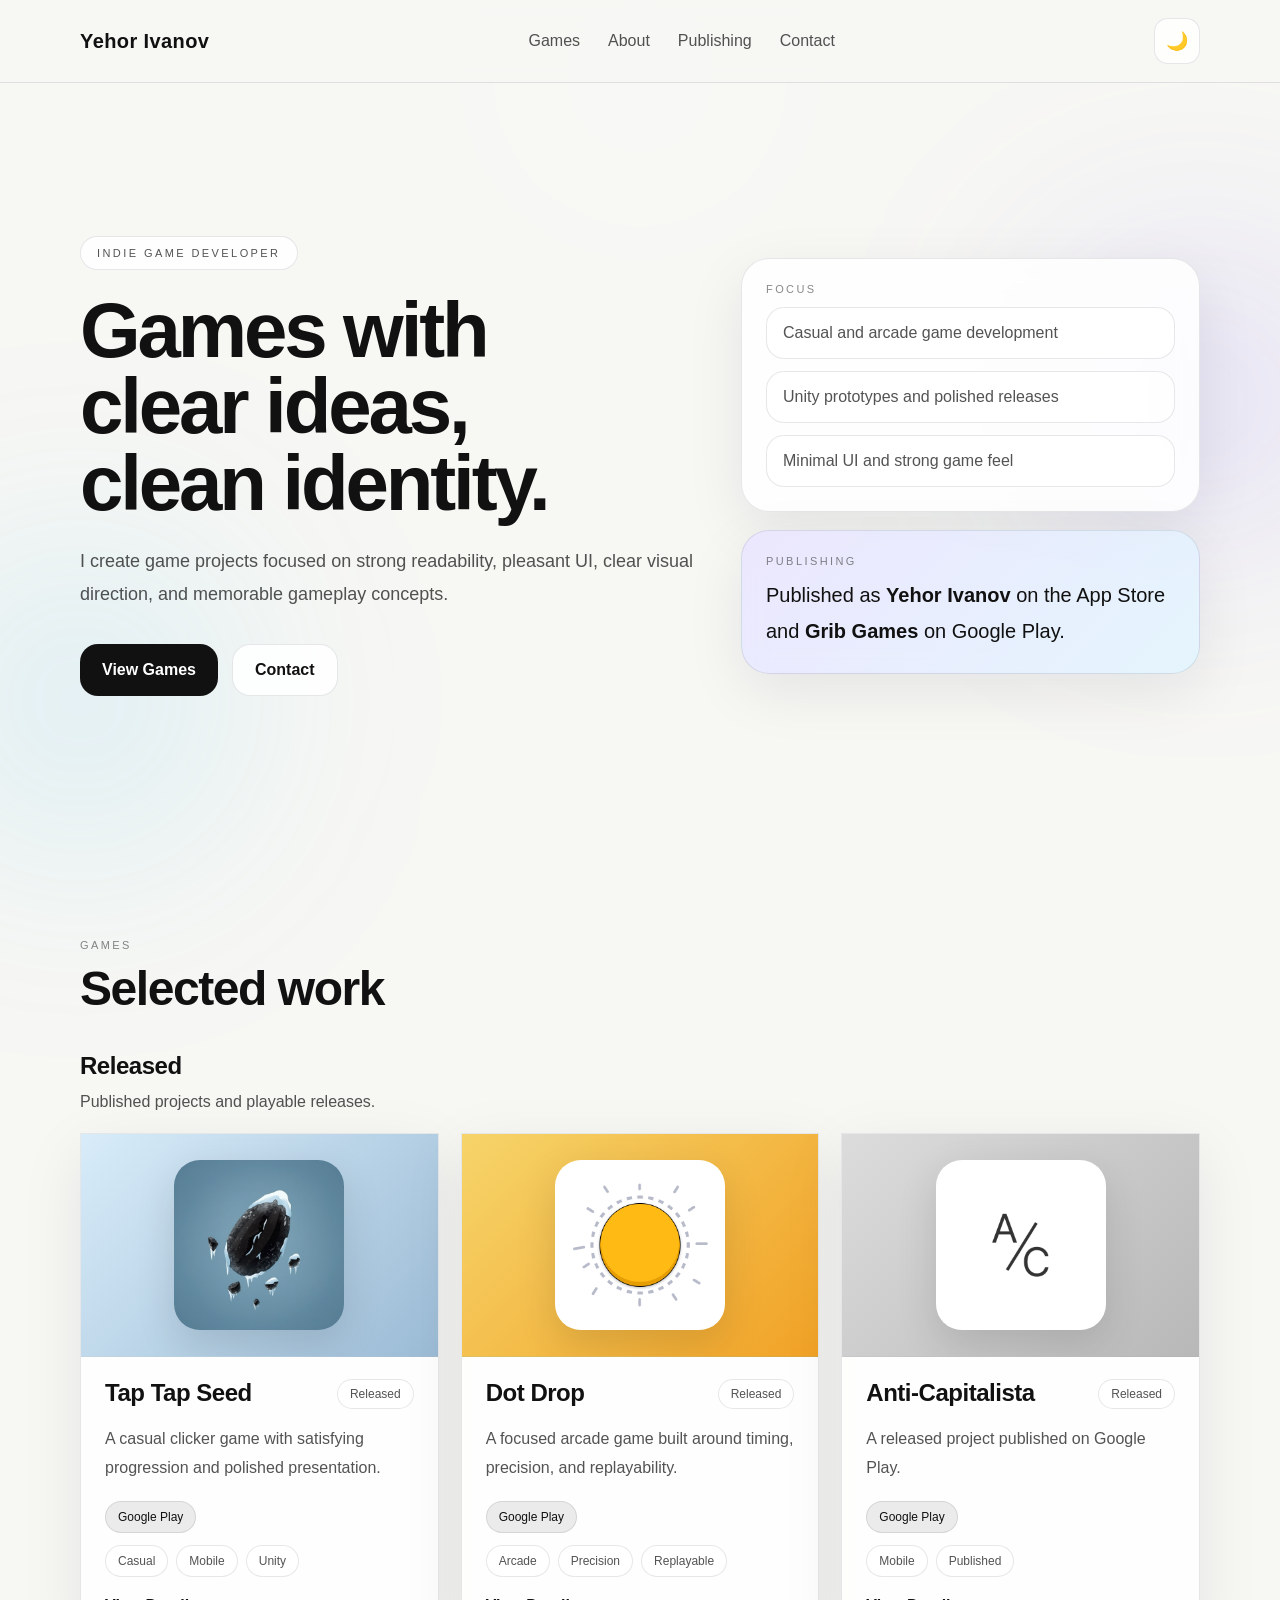
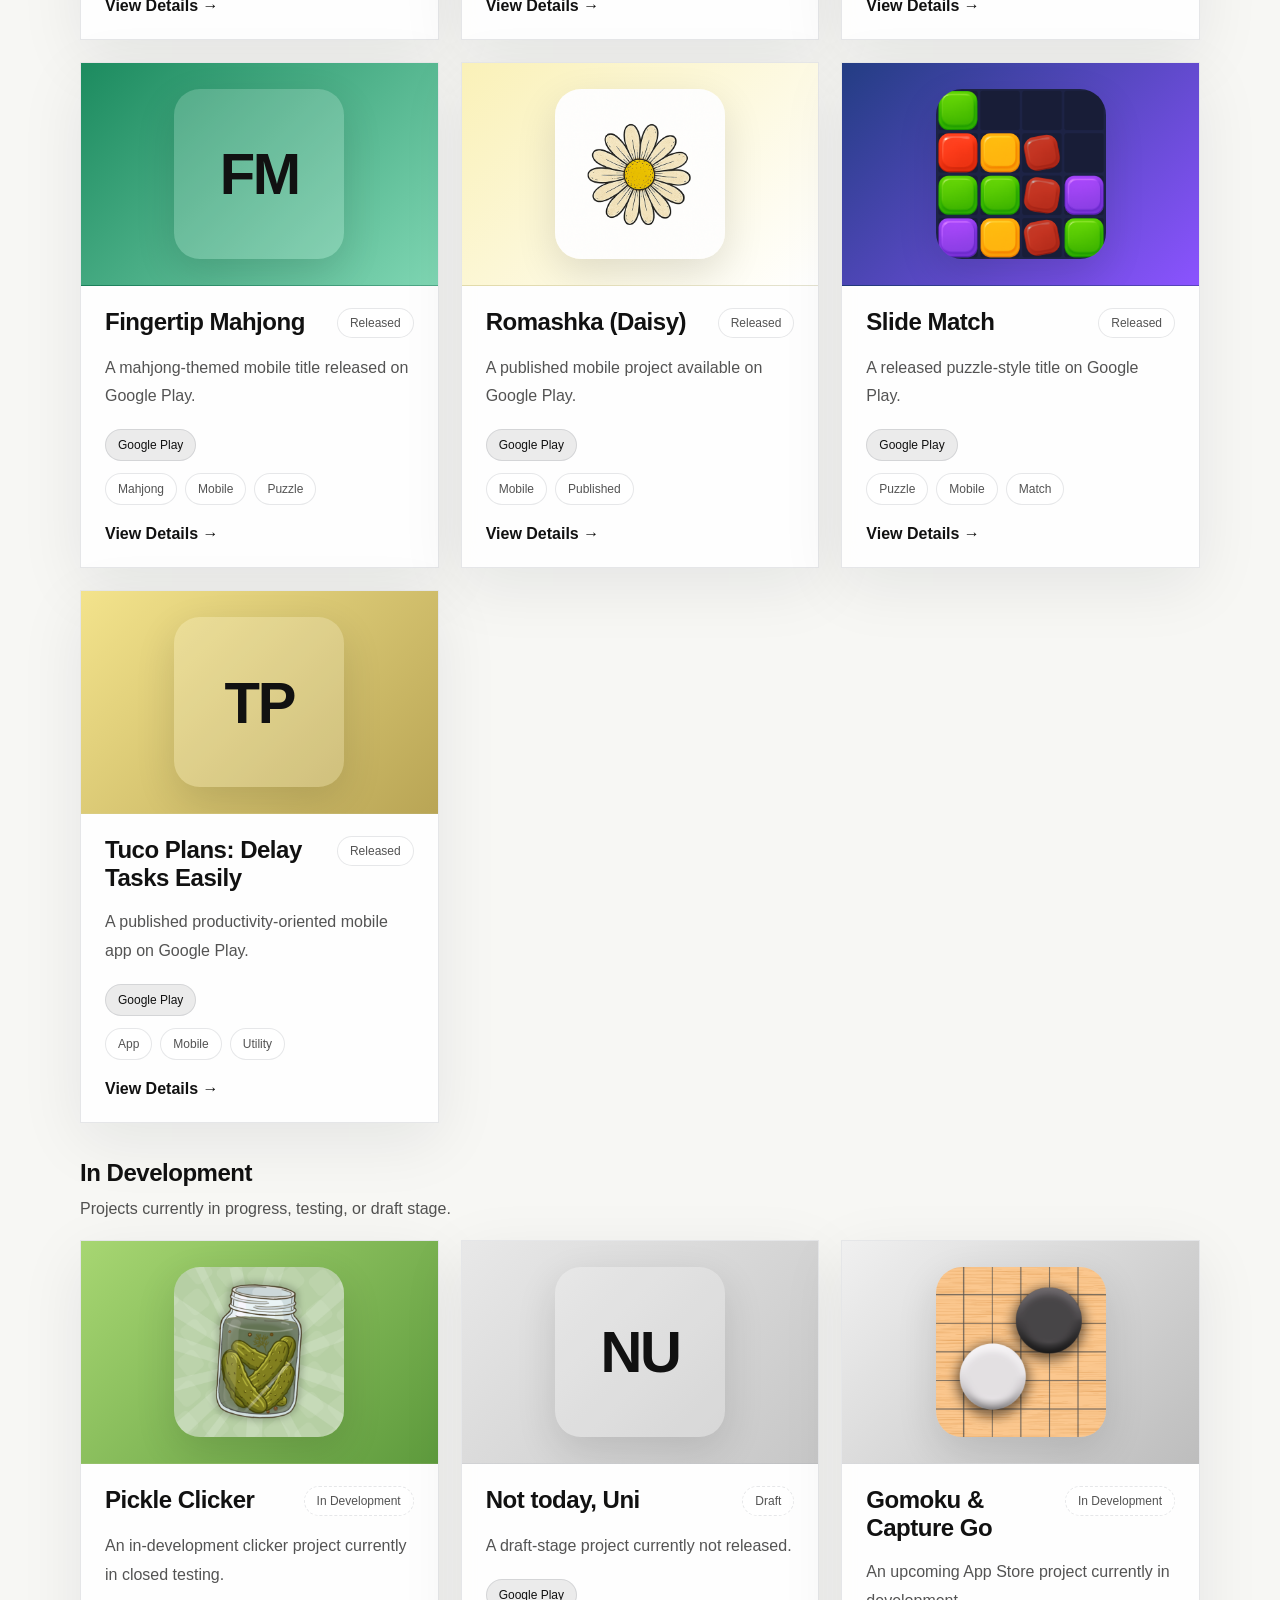
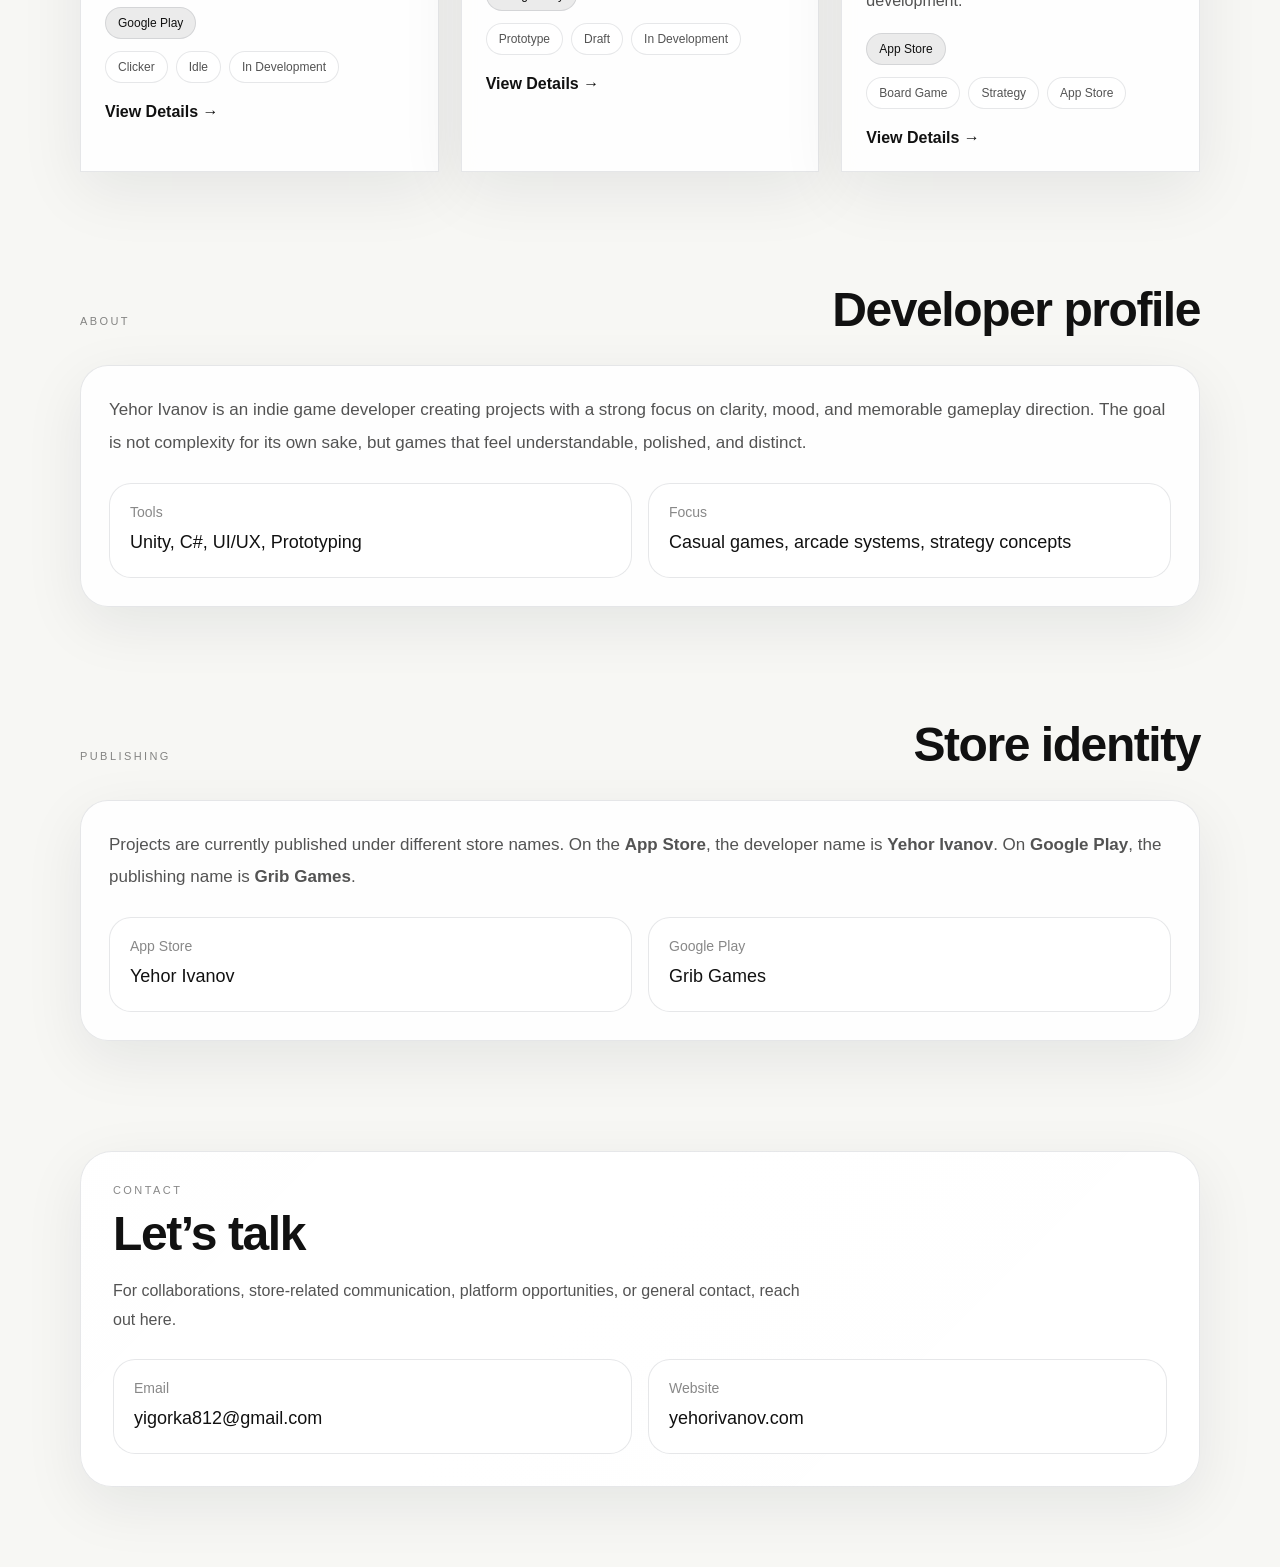
==== index.html @ dad00fd5 "Add files via upload" ====
<!DOCTYPE html>
<html lang="en">

<head>
    <meta charset="UTF-8" />
    <meta name="viewport" content="width=device-width, initial-scale=1.0" />
    <title>Yehor Ivanov | Indie Game Developer</title>
    <meta name="description"
        content="Official developer website of Yehor Ivanov. Published as Yehor Ivanov on the App Store and Grib Games on Google Play." />
    <link rel="stylesheet" href="style.css" />
</head>

<body>
    <div class="bg-glow glow-1"></div>
    <div class="bg-glow glow-2"></div>
    <div class="bg-glow glow-3"></div>

    <header class="site-header">
        <div class="container header-inner">
            <a href="index.html" class="logo">Yehor Ivanov</a>

            <nav class="nav">
                <a href="#games">Games</a>
                <a href="#about">About</a>
                <a href="#publishing">Publishing</a>
                <a href="#contact">Contact</a>
            </nav>

            <button id="themeToggle" class="theme-toggle" type="button" aria-label="Toggle theme" title="Toggle theme">
                <span class="theme-toggle-icon">🌙</span>
            </button>
        </div>
    </header>

    <main id="home" class="container">
        <section class="hero hero-home">
            <div class="hero-left">
                <div class="badge">Indie Game Developer</div>

                <h1>
                    Games with<br />
                    clear ideas,<br />
                    clean identity.
                </h1>

                <p class="hero-text">
                    I create game projects focused on strong readability, pleasant UI,
                    clear visual direction, and memorable gameplay concepts.
                </p>

                <div class="hero-buttons">
                    <a href="#games" class="btn btn-primary">View Games</a>
                    <a href="#contact" class="btn btn-secondary">Contact</a>
                </div>
            </div>

            <div class="hero-right">
                <div class="card">
                    <p class="card-label">Focus</p>
                    <div class="mini-box">Casual and arcade game development</div>
                    <div class="mini-box">Unity prototypes and polished releases</div>
                    <div class="mini-box">Minimal UI and strong game feel</div>
                </div>

                <div class="card accent-card">
                    <p class="card-label">Publishing</p>
                    <p class="goal-text">
                        Published as <strong>Yehor Ivanov</strong> on the App Store and
                        <strong>Grib Games</strong> on Google Play.
                    </p>
                </div>
            </div>
        </section>

        <section id="games" class="section">
            <div class="section-head">
                <div>
                    <p class="section-label">Games</p>
                    <h2>Selected work</h2>
                </div>
            </div>

            <div class="subsection">
                <div class="subsection-head">
                    <h3>Released</h3>
                    <p>Published projects and playable releases.</p>
                </div>
                <div id="releasedGames" class="projects-grid"></div>
            </div>

            <div class="subsection">
                <div class="subsection-head">
                    <h3>In Development</h3>
                    <p>Projects currently in progress, testing, or draft stage.</p>
                </div>
                <div id="devGames" class="projects-grid"></div>
            </div>
        </section>

        <section id="about" class="section">
            <div class="section-head">
                <p class="section-label">About</p>
                <h2>Developer profile</h2>
            </div>

            <div class="about-card">
                <p>
                    Yehor Ivanov is an indie game developer creating projects with a strong
                    focus on clarity, mood, and memorable gameplay direction. The goal is
                    not complexity for its own sake, but games that feel understandable,
                    polished, and distinct.
                </p>

                <div class="about-grid">
                    <div class="info-box">
                        <div class="info-title">Tools</div>
                        <div class="info-value">Unity, C#, UI/UX, Prototyping</div>
                    </div>

                    <div class="info-box">
                        <div class="info-title">Focus</div>
                        <div class="info-value">Casual games, arcade systems, strategy concepts</div>
                    </div>
                </div>
            </div>
        </section>

        <section id="publishing" class="section">
            <div class="section-head">
                <p class="section-label">Publishing</p>
                <h2>Store identity</h2>
            </div>

            <div class="about-card">
                <p>
                    Projects are currently published under different store names.
                    On the <strong>App Store</strong>, the developer name is
                    <strong>Yehor Ivanov</strong>. On <strong>Google Play</strong>,
                    the publishing name is <strong>Grib Games</strong>.
                </p>

                <div class="about-grid">
                    <div class="info-box">
                        <div class="info-title">App Store</div>
                        <div class="info-value">Yehor Ivanov</div>
                    </div>

                    <div class="info-box">
                        <div class="info-title">Google Play</div>
                        <div class="info-value">Grib Games</div>
                    </div>
                </div>
            </div>
        </section>

        <section id="contact" class="section">
            <div class="contact-card">
                <p class="section-label">Contact</p>
                <h2>Let’s talk</h2>
                <p class="contact-text">
                    For collaborations, store-related communication, platform opportunities,
                    or general contact, reach out here.
                </p>

                <div class="contact-grid">
                    <a class="contact-box" href="mailto:yigorka812@gmail.com">
                        <div class="info-title">Email</div>
                        <div class="info-value">yigorka812@gmail.com</div>
                    </a>

                    <div class="contact-box">
                        <div class="info-title">Website</div>
                        <div class="info-value">yehorivanov.com</div>
                    </div>
                </div>
            </div>
        </section>
    </main>

    <script src="games.js"></script>
    <script>
        function setupTheme() {
            const body = document.body;
            const themeToggle = document.getElementById("themeToggle");
            const themeIcon = document.querySelector(".theme-toggle-icon");
            const savedTheme = localStorage.getItem("theme");

            if (savedTheme === "dark") {
                body.classList.add("dark-theme");
                themeIcon.textContent = "☀️";
            } else {
                themeIcon.textContent = "🌙";
            }

            themeToggle.addEventListener("click", () => {
                body.classList.toggle("dark-theme");

                if (body.classList.contains("dark-theme")) {
                    localStorage.setItem("theme", "dark");
                    themeIcon.textContent = "☀️";
                } else {
                    localStorage.setItem("theme", "light");
                    themeIcon.textContent = "🌙";
                }
            });
        }

        function createGameCard(game) {
            const card = document.createElement("article");
            card.className = "project-card game-card";

            const platformBadges = game.platforms
                .map(platform => `<span class="platform-pill">${platform}</span>`)
                .join("");

            const genreBadges = game.tags
                .map(tag => `<span>${tag}</span>`)
                .join("");

            const statusClass = game.statusType === "released"
                ? "status released"
                : "status development";

            card.innerHTML = `
        <a class="game-card-link" href="game.html?slug=${game.slug}">
          <div class="game-thumb" style="background:${game.thumbGradient};">
            <div class="game-thumb-inner">
              ${game.image
                    ? `<img
                      src="${game.image}"
                      alt="${game.title} icon"
                      class="game-icon"
                      onerror="this.style.display='none'; this.nextElementSibling.style.display='flex';"
                    />
                    <div class="game-thumb-fallback" style="display:none;">${game.shortTitle}</div>`
                    : `<div class="game-thumb-fallback">${game.shortTitle}</div>`
                }
            </div>
          </div>

          <div class="project-top">
            <h3>${game.title}</h3>
            <span class="${statusClass}">${game.statusLabel}</span>
          </div>

          <p>${game.shortDescription}</p>

          <div class="platform-pills">${platformBadges}</div>
          <div class="tags">${genreBadges}</div>

          <div class="view-details">View Details →</div>
        </a>
      `;

            return card;
        }

        function renderGames() {
            const releasedContainer = document.getElementById("releasedGames");
            const devContainer = document.getElementById("devGames");

            const releasedGames = GAMES.filter(g => g.statusType === "released");
            const devGames = GAMES.filter(g => g.statusType !== "released");

            releasedGames.forEach(game => {
                releasedContainer.appendChild(createGameCard(game));
            });

            devGames.forEach(game => {
                devContainer.appendChild(createGameCard(game));
            });
        }

        setupTheme();
        renderGames();
    </script>
</body>

</html>
---- style.css ----
:root {
    --bg: #f7f7f4;
    --bg-secondary: #ffffff;
    --panel: rgba(255, 255, 255, 0.86);
    --panel-strong: rgba(255, 255, 255, 0.96);
    --border: rgba(15, 23, 42, 0.10);
    --text: #111111;
    --muted: rgba(17, 17, 17, 0.72);
    --soft: rgba(17, 17, 17, 0.50);
    --shadow: 0 18px 60px rgba(15, 23, 42, 0.08);
    --accent-1: rgba(124, 92, 255, 0.14);
    --accent-2: rgba(74, 191, 248, 0.14);
    --button-text: #ffffff;
    --button-bg: #111111;
    --thumb-text: #111111;
    --icon-shadow: 0 14px 40px rgba(0, 0, 0, 0.12);
}

body.dark-theme {
    --bg: #050505;
    --bg-secondary: #0d0d0d;
    --panel: rgba(255, 255, 255, 0.04);
    --panel-strong: rgba(255, 255, 255, 0.06);
    --border: rgba(255, 255, 255, 0.10);
    --text: #ffffff;
    --muted: rgba(255, 255, 255, 0.70);
    --soft: rgba(255, 255, 255, 0.45);
    --shadow: 0 20px 60px rgba(0, 0, 0, 0.35);
    --accent-1: rgba(130, 90, 255, 0.16);
    --accent-2: rgba(46, 198, 255, 0.12);
    --button-text: #000000;
    --button-bg: #ffffff;
    --thumb-text: #ffffff;
    --icon-shadow: 0 16px 44px rgba(0, 0, 0, 0.28);
}

* {
    box-sizing: border-box;
}

html {
    scroll-behavior: smooth;
}

body {
    margin: 0;
    font-family: Inter, Arial, sans-serif;
    background: var(--bg);
    color: var(--text);
    position: relative;
    overflow-x: hidden;
    transition: background-color 0.25s ease, color 0.25s ease;
}

a {
    color: inherit;
    text-decoration: none;
}

button {
    font: inherit;
}

img {
    max-width: 100%;
    display: block;
}

.container {
    width: min(1120px, calc(100% - 40px));
    margin: 0 auto;
}

.site-header {
    position: sticky;
    top: 0;
    z-index: 30;
    backdrop-filter: blur(16px);
    background: color-mix(in srgb, var(--bg) 82%, transparent);
    border-bottom: 1px solid var(--border);
}

.header-inner {
    display: flex;
    justify-content: space-between;
    align-items: center;
    gap: 20px;
    padding: 18px 0;
}

.logo {
    font-size: 20px;
    font-weight: 700;
    letter-spacing: 0.02em;
    white-space: nowrap;
}

.nav {
    display: flex;
    align-items: center;
    gap: 28px;
}

.nav a {
    color: var(--muted);
    transition: color 0.2s ease;
}

.nav a:hover {
    color: var(--text);
}

.theme-toggle {
    width: 46px;
    height: 46px;
    border: 1px solid var(--border);
    border-radius: 14px;
    background: var(--panel);
    color: var(--text);
    cursor: pointer;
    display: inline-flex;
    align-items: center;
    justify-content: center;
    transition: transform 0.2s ease, background-color 0.2s ease, border-color 0.2s ease;
    flex-shrink: 0;
}

.theme-toggle:hover {
    transform: translateY(-1px);
}

.theme-toggle-icon {
    font-size: 18px;
    line-height: 1;
}

.hero {
    display: grid;
    grid-template-columns: 1.15fr 0.85fr;
    gap: 40px;
    align-items: center;
    min-height: calc(100vh - 82px);
    padding: 60px 0 40px;
}

.hero-home {
    min-height: calc(92vh - 82px);
}

.badge {
    display: inline-block;
    padding: 10px 16px;
    border: 1px solid var(--border);
    background: var(--panel);
    border-radius: 999px;
    text-transform: uppercase;
    letter-spacing: 0.22em;
    font-size: 11px;
    color: var(--muted);
}

.hero h1,
.game-hero-info h1 {
    margin: 22px 0 0;
    font-size: clamp(42px, 8vw, 78px);
    line-height: 0.98;
    letter-spacing: -0.04em;
}

.hero-text {
    max-width: 720px;
    margin-top: 24px;
    font-size: 18px;
    line-height: 1.8;
    color: var(--muted);
}

.hero-buttons,
.store-buttons {
    display: flex;
    gap: 14px;
    flex-wrap: wrap;
    margin-top: 34px;
}

.store-buttons {
    align-items: stretch;
}

.btn {
    padding: 14px 22px;
    border-radius: 18px;
    font-weight: 700;
    transition: transform 0.2s ease, background-color 0.2s ease, border-color 0.2s ease, color 0.2s ease;
    display: inline-flex;
    align-items: center;
    justify-content: center;
    text-align: center;
    min-height: 52px;
}

.btn:hover {
    transform: translateY(-1px);
}

.btn-primary {
    background: var(--button-bg);
    color: var(--button-text);
}

.btn-secondary {
    background: var(--panel);
    border: 1px solid var(--border);
    color: var(--text);
}

.btn-disabled {
    background: var(--panel);
    border: 1px dashed var(--border);
    color: var(--muted);
    cursor: default;
}

.hero-right {
    display: grid;
    gap: 18px;
}

.card,
.about-card,
.contact-card,
.project-card,
.details-card,
.not-found-card {
    background: var(--panel);
    border: 1px solid var(--border);
    box-shadow: var(--shadow);
    backdrop-filter: blur(14px);
}

.card {
    border-radius: 28px;
    padding: 24px;
}

.card-label,
.section-label {
    margin: 0 0 10px;
    text-transform: uppercase;
    letter-spacing: 0.22em;
    font-size: 11px;
    color: var(--soft);
}

.mini-box {
    padding: 16px;
    border-radius: 18px;
    border: 1px solid var(--border);
    background: color-mix(in srgb, var(--bg-secondary) 72%, transparent);
    color: var(--muted);
    margin-top: 12px;
}

.accent-card {
    background: linear-gradient(135deg, var(--accent-1), var(--accent-2)), var(--panel);
}

.goal-text {
    margin: 10px 0 0;
    font-size: 20px;
    line-height: 1.8;
    color: var(--text);
}

.section {
    padding: 110px 0 0;
}

.section-head {
    display: flex;
    justify-content: space-between;
    gap: 20px;
    align-items: end;
}

.section-head h2,
.contact-card h2 {
    margin: 0;
    font-size: clamp(32px, 5vw, 48px);
    letter-spacing: -0.03em;
}

.subsection {
    margin-top: 36px;
}

.subsection-head {
    margin-bottom: 18px;
}

.subsection-head h3 {
    margin: 0;
    font-size: 24px;
    letter-spacing: -0.02em;
}

.subsection-head p {
    margin: 8px 0 0;
    color: var(--muted);
    line-height: 1.7;
}

.projects-grid {
    display: grid;
    grid-template-columns: repeat(3, 1fr);
    gap: 22px;
}

.game-card {
    padding: 0;
    overflow: hidden;
    transition: transform 0.25s ease, border-color 0.25s ease, background-color 0.25s ease;
}

.game-card:hover {
    transform: translateY(-4px);
    border-color: color-mix(in srgb, var(--text) 16%, transparent);
    background: var(--panel-strong);
}

.game-card-link {
    display: block;
    padding: 0;
}

.game-thumb {
    position: relative;
    width: 100%;
    aspect-ratio: 16 / 10;
    overflow: hidden;
    border-bottom: 1px solid var(--border);
    display: flex;
    align-items: center;
    justify-content: center;
}

.game-thumb-inner {
    width: 100%;
    height: 100%;
    padding: 28px;
    display: flex;
    align-items: center;
    justify-content: center;
}

.game-icon {
    width: min(170px, 72%);
    aspect-ratio: 1 / 1;
    object-fit: contain;
    border-radius: 26px;
    box-shadow: var(--icon-shadow);
}

.game-thumb-fallback,
.game-hero-fallback {
    display: flex;
    align-items: center;
    justify-content: center;
    font-size: clamp(28px, 5vw, 58px);
    font-weight: 800;
    letter-spacing: -0.04em;
    color: var(--thumb-text);
    text-align: center;
}

.game-thumb-fallback {
    width: min(170px, 72%);
    aspect-ratio: 1 / 1;
    border-radius: 26px;
    background: rgba(255, 255, 255, 0.18);
    box-shadow: var(--icon-shadow);
}

.project-card .project-top,
.project-card p,
.project-card .platform-pills,
.project-card .tags,
.project-card .view-details {
    margin-left: 24px;
    margin-right: 24px;
}

.project-top {
    display: flex;
    justify-content: space-between;
    align-items: start;
    gap: 12px;
    margin-top: 22px;
}

.project-card h3 {
    margin: 0;
    font-size: 24px;
    letter-spacing: -0.02em;
}

.project-card p {
    margin-top: 16px;
    color: var(--muted);
    line-height: 1.8;
}

.status {
    white-space: nowrap;
    padding: 7px 12px;
    border-radius: 999px;
    border: 1px solid var(--border);
    background: color-mix(in srgb, var(--bg-secondary) 70%, transparent);
    font-size: 12px;
    color: var(--muted);
}

.status.development {
    border-style: dashed;
}

.platform-pills,
.tags {
    display: flex;
    flex-wrap: wrap;
    gap: 8px;
}

.platform-pills {
    margin-top: 18px;
}

.platform-pill,
.tags span {
    padding: 8px 12px;
    border-radius: 999px;
    font-size: 12px;
    border: 1px solid var(--border);
}

.platform-pill {
    background: color-mix(in srgb, var(--text) 8%, transparent);
    color: var(--text);
}

.tags {
    margin-top: 12px;
    padding-bottom: 20px;
}

.tags span {
    background: color-mix(in srgb, var(--bg-secondary) 74%, transparent);
    color: var(--muted);
}

.tags-large {
    margin-top: 18px;
}

.view-details {
    padding-bottom: 24px;
    font-weight: 700;
    color: var(--text);
}

.about-card {
    margin-top: 28px;
    border-radius: 28px;
    padding: 28px;
}

.about-card p {
    margin: 0;
    line-height: 1.9;
    color: var(--muted);
    font-size: 17px;
}

.about-grid,
.contact-grid,
.meta-grid {
    display: grid;
    grid-template-columns: repeat(2, 1fr);
    gap: 16px;
    margin-top: 24px;
}

.info-box,
.contact-box,
.meta-box {
    display: block;
    padding: 20px;
    border-radius: 22px;
    border: 1px solid var(--border);
    background: color-mix(in srgb, var(--bg-secondary) 75%, transparent);
}

.info-title {
    color: var(--soft);
    font-size: 14px;
}

.info-value {
    margin-top: 8px;
    color: var(--text);
    font-size: 18px;
    line-height: 1.6;
}

.contact-card {
    margin-bottom: 80px;
    padding: 32px;
    border-radius: 32px;
    background: linear-gradient(135deg, color-mix(in srgb, var(--panel) 95%, white 5%), var(--panel)), var(--panel);
}

.contact-text {
    max-width: 700px;
    color: var(--muted);
    line-height: 1.8;
    margin-top: 16px;
}

.bg-glow {
    position: fixed;
    border-radius: 50%;
    filter: blur(110px);
    pointer-events: none;
    z-index: -1;
}

.glow-1 {
    width: 320px;
    height: 320px;
    top: -80px;
    left: 50%;
    transform: translateX(-50%);
    background: rgba(255, 255, 255, 0.28);
}

.glow-2 {
    width: 320px;
    height: 320px;
    top: 240px;
    right: -80px;
    background: var(--accent-1);
}

.glow-3 {
    width: 320px;
    height: 320px;
    bottom: 40px;
    left: -80px;
    background: var(--accent-2);
}

/* Game page */
.game-page {
    padding-top: 28px;
    padding-bottom: 80px;
}

.back-link-wrap {
    margin-top: 12px;
    margin-bottom: 24px;
}

.back-link {
    color: var(--muted);
    font-weight: 600;
}

.back-link:hover {
    color: var(--text);
}

.game-hero {
    display: grid;
    grid-template-columns: 1fr 1fr;
    gap: 28px;
    align-items: stretch;
}

.game-hero-media {
    border-radius: 28px;
    border: 1px solid var(--border);
    min-height: 380px;
    overflow: hidden;
    display: flex;
    align-items: center;
    justify-content: center;
    box-shadow: var(--shadow);
}

.game-hero-media-inner {
    width: 100%;
    height: 100%;
    min-height: 380px;
    padding: 36px;
    display: flex;
    align-items: center;
    justify-content: center;
}

.game-hero-icon {
    width: min(280px, 72%);
    aspect-ratio: 1 / 1;
    object-fit: contain;
    border-radius: 34px;
    box-shadow: var(--icon-shadow);
}

.game-hero-fallback {
    width: min(280px, 72%);
    aspect-ratio: 1 / 1;
    border-radius: 34px;
    background: rgba(255, 255, 255, 0.18);
    box-shadow: var(--icon-shadow);
}

.game-hero-info {
    border-radius: 28px;
    background: var(--panel);
    border: 1px solid var(--border);
    padding: 28px;
    box-shadow: var(--shadow);
    backdrop-filter: blur(14px);
}

.game-hero-info .hero-text {
    margin-top: 18px;
}

.game-details-section {
    padding-top: 56px;
}

.details-grid {
    display: grid;
    grid-template-columns: repeat(2, 1fr);
    gap: 20px;
    margin-top: 28px;
}

.details-card {
    border-radius: 28px;
    padding: 24px;
}

.details-card h3 {
    margin: 0 0 14px;
    font-size: 22px;
    letter-spacing: -0.02em;
}

.details-card p {
    margin: 0;
    line-height: 1.85;
    color: var(--muted);
}

.full-width {
    grid-column: 1 / -1;
}

.not-found-card {
    border-radius: 28px;
    padding: 28px;
    margin-top: 16px;
}

@media (max-width: 980px) {

    .hero,
    .game-hero,
    .details-grid {
        grid-template-columns: 1fr;
    }

    .projects-grid {
        grid-template-columns: 1fr 1fr;
    }

    .hero {
        min-height: auto;
        padding-top: 40px;
    }
}

@media (max-width: 720px) {
    .container {
        width: min(100% - 28px, 1120px);
    }

    .header-inner {
        padding: 14px 0;
    }

    .nav {
        display: none;
    }

    .logo {
        font-size: 18px;
    }

    .theme-toggle {
        width: 42px;
        height: 42px;
        border-radius: 12px;
    }

    .hero,
    .game-page {
        padding-top: 24px;
    }

    .hero {
        gap: 26px;
        padding-bottom: 14px;
    }

    .hero h1,
    .game-hero-info h1 {
        line-height: 1.02;
        font-size: clamp(34px, 10vw, 52px);
    }

    .hero-text {
        font-size: 16px;
        line-height: 1.75;
    }

    .hero-buttons,
    .store-buttons {
        flex-direction: column;
        align-items: stretch;
    }

    .btn {
        width: 100%;
    }

    .section {
        padding-top: 70px;
    }

    .projects-grid,
    .about-grid,
    .contact-grid,
    .meta-grid {
        grid-template-columns: 1fr;
    }

    .contact-card,
    .about-card,
    .project-card,
    .card,
    .details-card,
    .game-hero-info {
        padding: 22px;
        border-radius: 24px;
    }

    .game-thumb {
        aspect-ratio: 16 / 11;
    }

    .game-thumb-inner {
        padding: 22px;
    }

    .game-icon,
    .game-thumb-fallback {
        width: min(150px, 72%);
        border-radius: 22px;
    }

    .game-hero-media {
        min-height: 260px;
        border-radius: 24px;
    }

    .game-hero-media-inner {
        min-height: 260px;
        padding: 24px;
    }

    .game-hero-icon,
    .game-hero-fallback {
        width: min(220px, 72%);
        border-radius: 26px;
    }

    .project-card .project-top,
    .project-card p,
    .project-card .platform-pills,
    .project-card .tags,
    .project-card .view-details {
        margin-left: 20px;
        margin-right: 20px;
    }

    .project-card h3 {
        font-size: 22px;
    }

    .project-top {
        flex-direction: column;
        align-items: flex-start;
    }

    .info-value,
    .goal-text {
        font-size: 16px;
    }
}
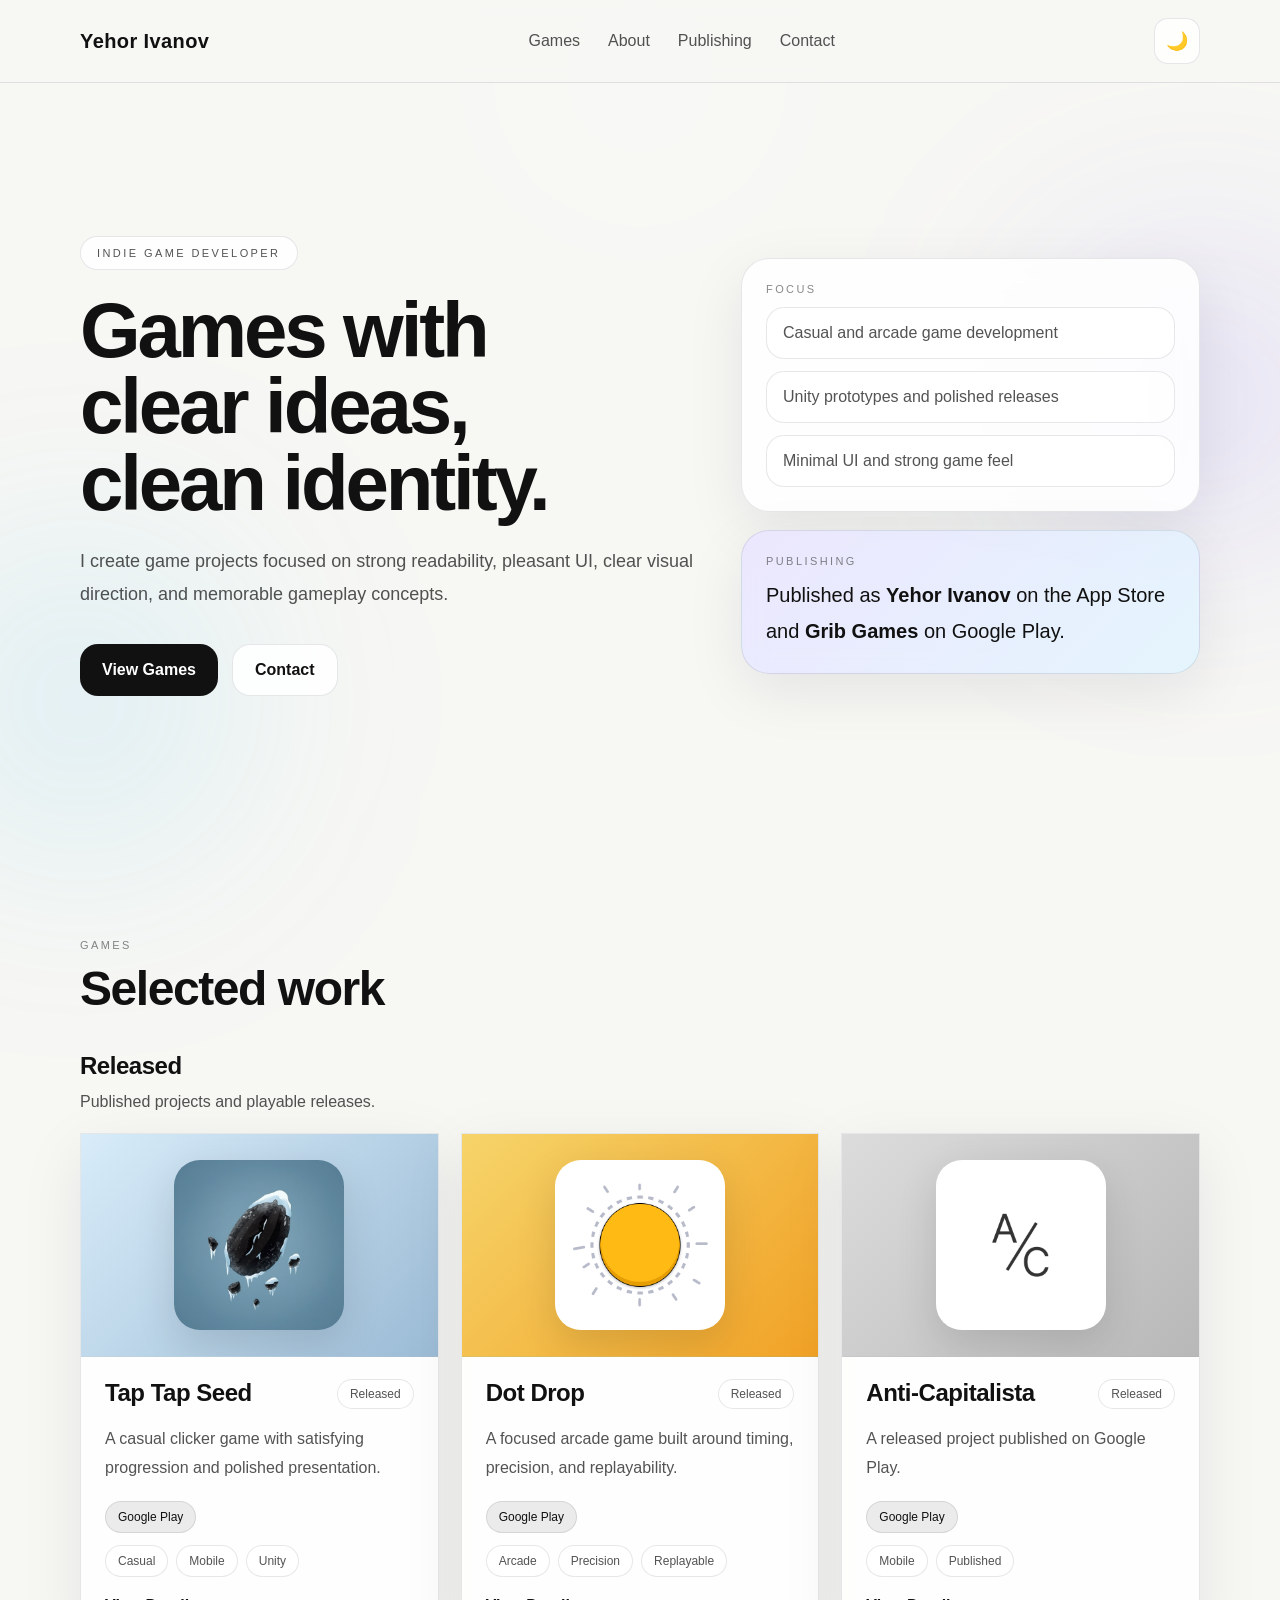
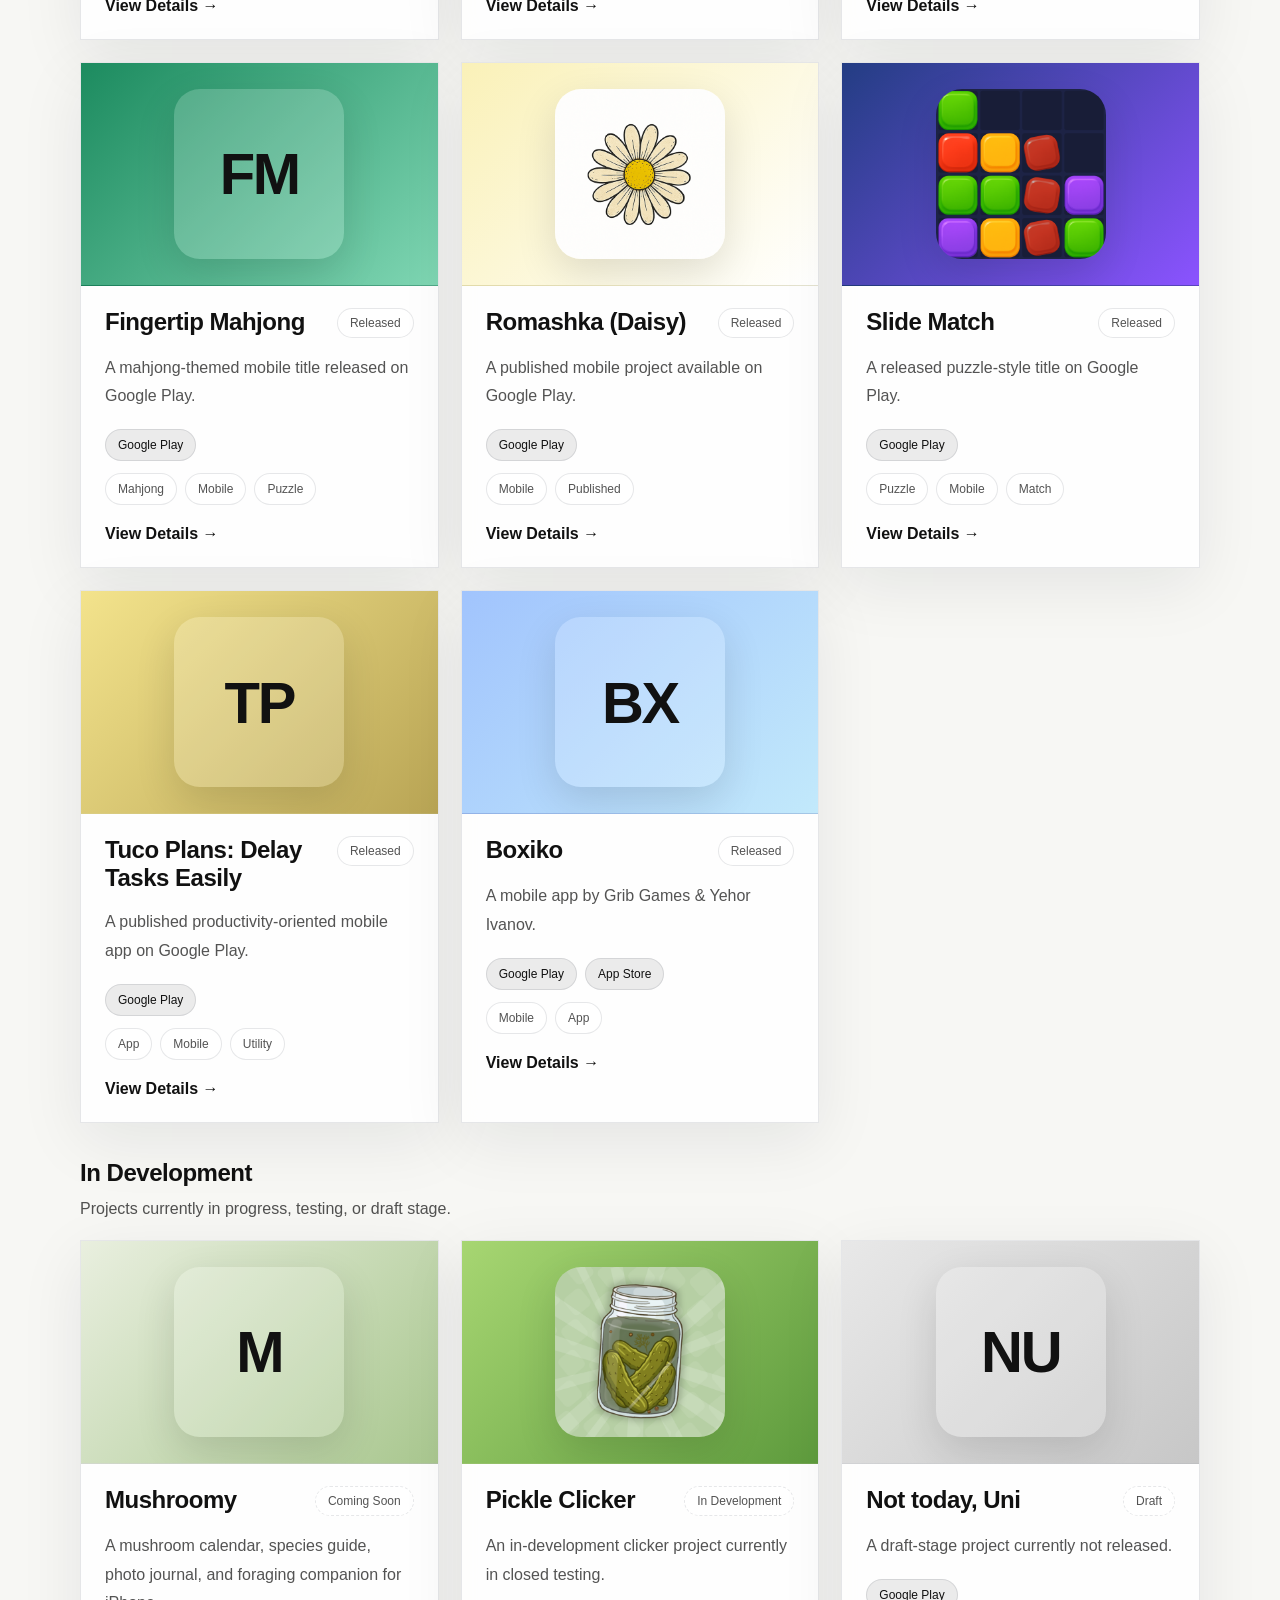
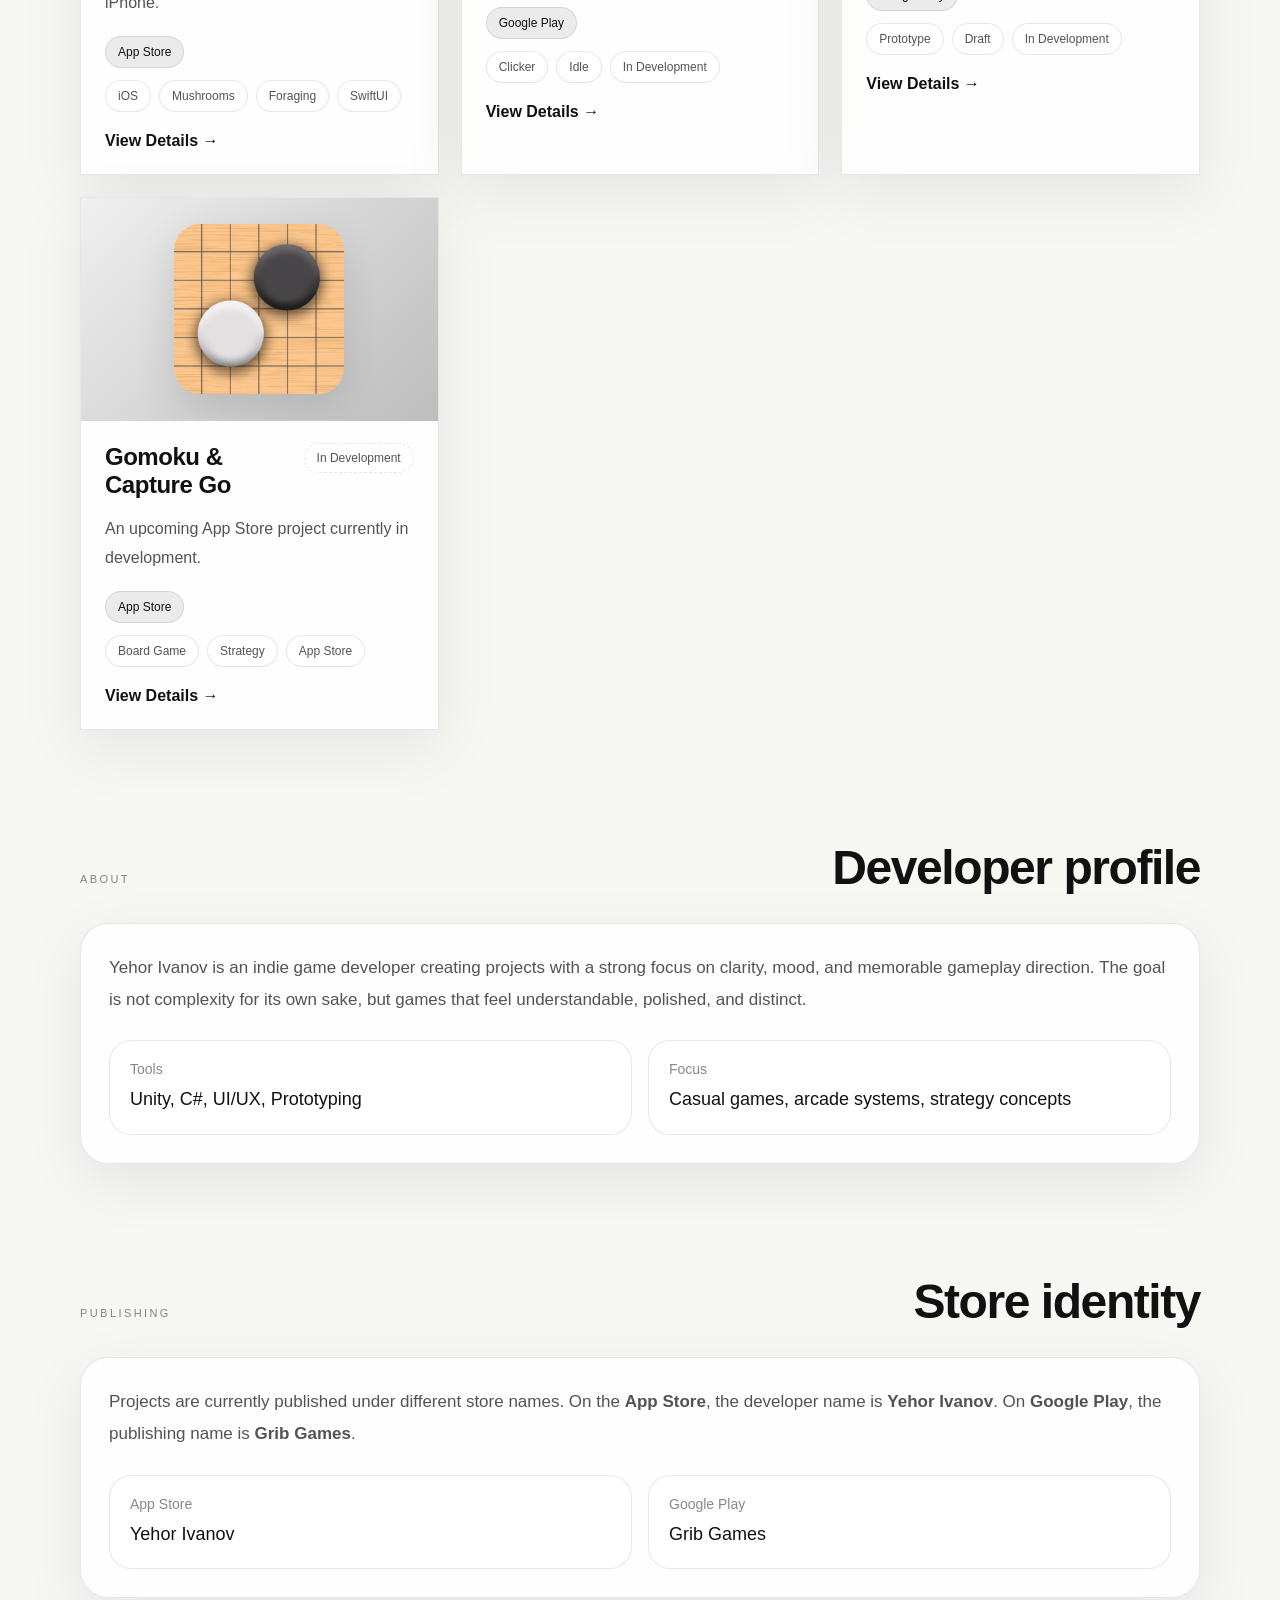
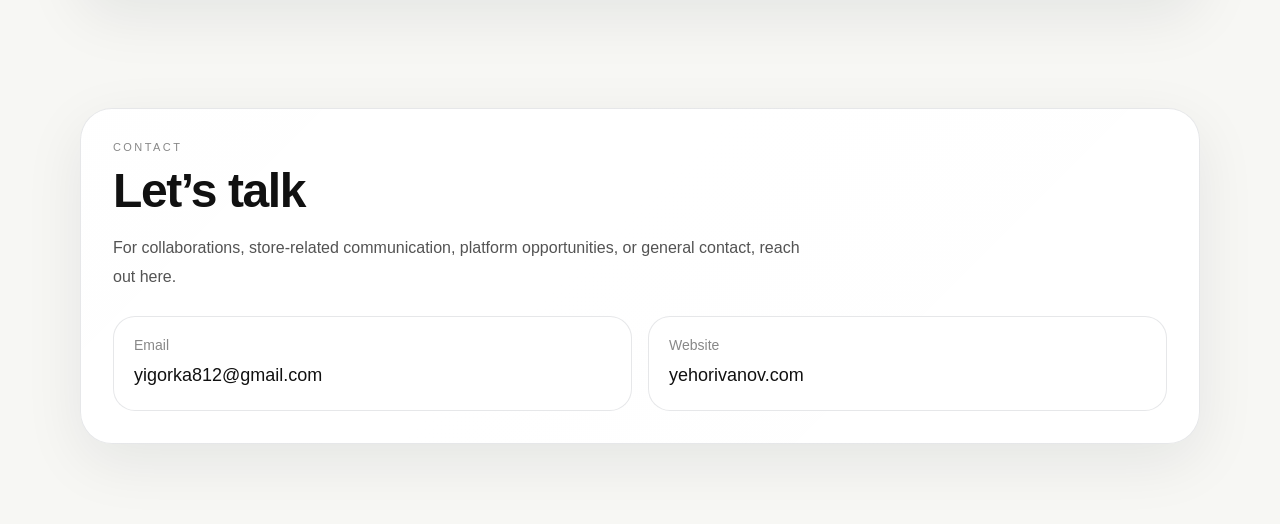
==== commit ea493d5e: "Add files via upload" ====
--- a/index.html
+++ b/index.html
@@ -1,279 +1,279 @@
-<!DOCTYPE html>
-<html lang="en">
-
-<head>
-    <meta charset="UTF-8" />
-    <meta name="viewport" content="width=device-width, initial-scale=1.0" />
-    <title>Yehor Ivanov | Indie Game Developer</title>
-    <meta name="description"
-        content="Official developer website of Yehor Ivanov. Published as Yehor Ivanov on the App Store and Grib Games on Google Play." />
-    <link rel="stylesheet" href="style.css" />
-</head>
-
-<body>
-    <div class="bg-glow glow-1"></div>
-    <div class="bg-glow glow-2"></div>
-    <div class="bg-glow glow-3"></div>
-
-    <header class="site-header">
-        <div class="container header-inner">
-            <a href="index.html" class="logo">Yehor Ivanov</a>
-
-            <nav class="nav">
-                <a href="#games">Games</a>
-                <a href="#about">About</a>
-                <a href="#publishing">Publishing</a>
-                <a href="#contact">Contact</a>
-            </nav>
-
-            <button id="themeToggle" class="theme-toggle" type="button" aria-label="Toggle theme" title="Toggle theme">
-                <span class="theme-toggle-icon">🌙</span>
-            </button>
-        </div>
-    </header>
-
-    <main id="home" class="container">
-        <section class="hero hero-home">
-            <div class="hero-left">
-                <div class="badge">Indie Game Developer</div>
-
-                <h1>
-                    Games with<br />
-                    clear ideas,<br />
-                    clean identity.
-                </h1>
-
-                <p class="hero-text">
-                    I create game projects focused on strong readability, pleasant UI,
-                    clear visual direction, and memorable gameplay concepts.
-                </p>
-
-                <div class="hero-buttons">
-                    <a href="#games" class="btn btn-primary">View Games</a>
-                    <a href="#contact" class="btn btn-secondary">Contact</a>
-                </div>
-            </div>
-
-            <div class="hero-right">
-                <div class="card">
-                    <p class="card-label">Focus</p>
-                    <div class="mini-box">Casual and arcade game development</div>
-                    <div class="mini-box">Unity prototypes and polished releases</div>
-                    <div class="mini-box">Minimal UI and strong game feel</div>
-                </div>
-
-                <div class="card accent-card">
-                    <p class="card-label">Publishing</p>
-                    <p class="goal-text">
-                        Published as <strong>Yehor Ivanov</strong> on the App Store and
-                        <strong>Grib Games</strong> on Google Play.
-                    </p>
-                </div>
-            </div>
-        </section>
-
-        <section id="games" class="section">
-            <div class="section-head">
-                <div>
-                    <p class="section-label">Games</p>
-                    <h2>Selected work</h2>
-                </div>
-            </div>
-
-            <div class="subsection">
-                <div class="subsection-head">
-                    <h3>Released</h3>
-                    <p>Published projects and playable releases.</p>
-                </div>
-                <div id="releasedGames" class="projects-grid"></div>
-            </div>
-
-            <div class="subsection">
-                <div class="subsection-head">
-                    <h3>In Development</h3>
-                    <p>Projects currently in progress, testing, or draft stage.</p>
-                </div>
-                <div id="devGames" class="projects-grid"></div>
-            </div>
-        </section>
-
-        <section id="about" class="section">
-            <div class="section-head">
-                <p class="section-label">About</p>
-                <h2>Developer profile</h2>
-            </div>
-
-            <div class="about-card">
-                <p>
-                    Yehor Ivanov is an indie game developer creating projects with a strong
-                    focus on clarity, mood, and memorable gameplay direction. The goal is
-                    not complexity for its own sake, but games that feel understandable,
-                    polished, and distinct.
-                </p>
-
-                <div class="about-grid">
-                    <div class="info-box">
-                        <div class="info-title">Tools</div>
-                        <div class="info-value">Unity, C#, UI/UX, Prototyping</div>
-                    </div>
-
-                    <div class="info-box">
-                        <div class="info-title">Focus</div>
-                        <div class="info-value">Casual games, arcade systems, strategy concepts</div>
-                    </div>
-                </div>
-            </div>
-        </section>
-
-        <section id="publishing" class="section">
-            <div class="section-head">
-                <p class="section-label">Publishing</p>
-                <h2>Store identity</h2>
-            </div>
-
-            <div class="about-card">
-                <p>
-                    Projects are currently published under different store names.
-                    On the <strong>App Store</strong>, the developer name is
-                    <strong>Yehor Ivanov</strong>. On <strong>Google Play</strong>,
-                    the publishing name is <strong>Grib Games</strong>.
-                </p>
-
-                <div class="about-grid">
-                    <div class="info-box">
-                        <div class="info-title">App Store</div>
-                        <div class="info-value">Yehor Ivanov</div>
-                    </div>
-
-                    <div class="info-box">
-                        <div class="info-title">Google Play</div>
-                        <div class="info-value">Grib Games</div>
-                    </div>
-                </div>
-            </div>
-        </section>
-
-        <section id="contact" class="section">
-            <div class="contact-card">
-                <p class="section-label">Contact</p>
-                <h2>Let’s talk</h2>
-                <p class="contact-text">
-                    For collaborations, store-related communication, platform opportunities,
-                    or general contact, reach out here.
-                </p>
-
-                <div class="contact-grid">
-                    <a class="contact-box" href="mailto:yigorka812@gmail.com">
-                        <div class="info-title">Email</div>
-                        <div class="info-value">yigorka812@gmail.com</div>
-                    </a>
-
-                    <div class="contact-box">
-                        <div class="info-title">Website</div>
-                        <div class="info-value">yehorivanov.com</div>
-                    </div>
-                </div>
-            </div>
-        </section>
-    </main>
-
-    <script src="games.js"></script>
-    <script>
-        function setupTheme() {
-            const body = document.body;
-            const themeToggle = document.getElementById("themeToggle");
-            const themeIcon = document.querySelector(".theme-toggle-icon");
-            const savedTheme = localStorage.getItem("theme");
-
-            if (savedTheme === "dark") {
-                body.classList.add("dark-theme");
-                themeIcon.textContent = "☀️";
-            } else {
-                themeIcon.textContent = "🌙";
-            }
-
-            themeToggle.addEventListener("click", () => {
-                body.classList.toggle("dark-theme");
-
-                if (body.classList.contains("dark-theme")) {
-                    localStorage.setItem("theme", "dark");
-                    themeIcon.textContent = "☀️";
-                } else {
-                    localStorage.setItem("theme", "light");
-                    themeIcon.textContent = "🌙";
-                }
-            });
-        }
-
-        function createGameCard(game) {
-            const card = document.createElement("article");
-            card.className = "project-card game-card";
-
-            const platformBadges = game.platforms
-                .map(platform => `<span class="platform-pill">${platform}</span>`)
-                .join("");
-
-            const genreBadges = game.tags
-                .map(tag => `<span>${tag}</span>`)
-                .join("");
-
-            const statusClass = game.statusType === "released"
-                ? "status released"
-                : "status development";
-
-            card.innerHTML = `
-        <a class="game-card-link" href="game.html?slug=${game.slug}">
-          <div class="game-thumb" style="background:${game.thumbGradient};">
-            <div class="game-thumb-inner">
-              ${game.image
-                    ? `<img
-                      src="${game.image}"
-                      alt="${game.title} icon"
-                      class="game-icon"
-                      onerror="this.style.display='none'; this.nextElementSibling.style.display='flex';"
-                    />
-                    <div class="game-thumb-fallback" style="display:none;">${game.shortTitle}</div>`
-                    : `<div class="game-thumb-fallback">${game.shortTitle}</div>`
-                }
-            </div>
-          </div>
-
-          <div class="project-top">
-            <h3>${game.title}</h3>
-            <span class="${statusClass}">${game.statusLabel}</span>
-          </div>
-
-          <p>${game.shortDescription}</p>
-
-          <div class="platform-pills">${platformBadges}</div>
-          <div class="tags">${genreBadges}</div>
-
-          <div class="view-details">View Details →</div>
-        </a>
-      `;
-
-            return card;
-        }
-
-        function renderGames() {
-            const releasedContainer = document.getElementById("releasedGames");
-            const devContainer = document.getElementById("devGames");
-
-            const releasedGames = GAMES.filter(g => g.statusType === "released");
-            const devGames = GAMES.filter(g => g.statusType !== "released");
-
-            releasedGames.forEach(game => {
-                releasedContainer.appendChild(createGameCard(game));
-            });
-
-            devGames.forEach(game => {
-                devContainer.appendChild(createGameCard(game));
-            });
-        }
-
-        setupTheme();
-        renderGames();
-    </script>
-</body>
-
+<!DOCTYPE html>
+<html lang="en">
+
+<head>
+    <meta charset="UTF-8" />
+    <meta name="viewport" content="width=device-width, initial-scale=1.0" />
+    <title>Yehor Ivanov | Indie Game Developer</title>
+    <meta name="description"
+        content="Official developer website of Yehor Ivanov. Published as Yehor Ivanov on the App Store and Grib Games on Google Play." />
+    <link rel="stylesheet" href="style.css" />
+</head>
+
+<body>
+    <div class="bg-glow glow-1"></div>
+    <div class="bg-glow glow-2"></div>
+    <div class="bg-glow glow-3"></div>
+
+    <header class="site-header">
+        <div class="container header-inner">
+            <a href="index.html" class="logo">Yehor Ivanov</a>
+
+            <nav class="nav">
+                <a href="#games">Games</a>
+                <a href="#about">About</a>
+                <a href="#publishing">Publishing</a>
+                <a href="#contact">Contact</a>
+            </nav>
+
+            <button id="themeToggle" class="theme-toggle" type="button" aria-label="Toggle theme" title="Toggle theme">
+                <span class="theme-toggle-icon">🌙</span>
+            </button>
+        </div>
+    </header>
+
+    <main id="home" class="container">
+        <section class="hero hero-home">
+            <div class="hero-left">
+                <div class="badge">Indie Game Developer</div>
+
+                <h1>
+                    Games with<br />
+                    clear ideas,<br />
+                    clean identity.
+                </h1>
+
+                <p class="hero-text">
+                    I create game projects focused on strong readability, pleasant UI,
+                    clear visual direction, and memorable gameplay concepts.
+                </p>
+
+                <div class="hero-buttons">
+                    <a href="#games" class="btn btn-primary">View Games</a>
+                    <a href="#contact" class="btn btn-secondary">Contact</a>
+                </div>
+            </div>
+
+            <div class="hero-right">
+                <div class="card">
+                    <p class="card-label">Focus</p>
+                    <div class="mini-box">Casual and arcade game development</div>
+                    <div class="mini-box">Unity prototypes and polished releases</div>
+                    <div class="mini-box">Minimal UI and strong game feel</div>
+                </div>
+
+                <div class="card accent-card">
+                    <p class="card-label">Publishing</p>
+                    <p class="goal-text">
+                        Published as <strong>Yehor Ivanov</strong> on the App Store and
+                        <strong>Grib Games</strong> on Google Play.
+                    </p>
+                </div>
+            </div>
+        </section>
+
+        <section id="games" class="section">
+            <div class="section-head">
+                <div>
+                    <p class="section-label">Games</p>
+                    <h2>Selected work</h2>
+                </div>
+            </div>
+
+            <div class="subsection">
+                <div class="subsection-head">
+                    <h3>Released</h3>
+                    <p>Published projects and playable releases.</p>
+                </div>
+                <div id="releasedGames" class="projects-grid"></div>
+            </div>
+
+            <div class="subsection">
+                <div class="subsection-head">
+                    <h3>In Development</h3>
+                    <p>Projects currently in progress, testing, or draft stage.</p>
+                </div>
+                <div id="devGames" class="projects-grid"></div>
+            </div>
+        </section>
+
+        <section id="about" class="section">
+            <div class="section-head">
+                <p class="section-label">About</p>
+                <h2>Developer profile</h2>
+            </div>
+
+            <div class="about-card">
+                <p>
+                    Yehor Ivanov is an indie game developer creating projects with a strong
+                    focus on clarity, mood, and memorable gameplay direction. The goal is
+                    not complexity for its own sake, but games that feel understandable,
+                    polished, and distinct.
+                </p>
+
+                <div class="about-grid">
+                    <div class="info-box">
+                        <div class="info-title">Tools</div>
+                        <div class="info-value">Unity, C#, UI/UX, Prototyping</div>
+                    </div>
+
+                    <div class="info-box">
+                        <div class="info-title">Focus</div>
+                        <div class="info-value">Casual games, arcade systems, strategy concepts</div>
+                    </div>
+                </div>
+            </div>
+        </section>
+
+        <section id="publishing" class="section">
+            <div class="section-head">
+                <p class="section-label">Publishing</p>
+                <h2>Store identity</h2>
+            </div>
+
+            <div class="about-card">
+                <p>
+                    Projects are currently published under different store names.
+                    On the <strong>App Store</strong>, the developer name is
+                    <strong>Yehor Ivanov</strong>. On <strong>Google Play</strong>,
+                    the publishing name is <strong>Grib Games</strong>.
+                </p>
+
+                <div class="about-grid">
+                    <div class="info-box">
+                        <div class="info-title">App Store</div>
+                        <div class="info-value">Yehor Ivanov</div>
+                    </div>
+
+                    <div class="info-box">
+                        <div class="info-title">Google Play</div>
+                        <div class="info-value">Grib Games</div>
+                    </div>
+                </div>
+            </div>
+        </section>
+
+        <section id="contact" class="section">
+            <div class="contact-card">
+                <p class="section-label">Contact</p>
+                <h2>Let’s talk</h2>
+                <p class="contact-text">
+                    For collaborations, store-related communication, platform opportunities,
+                    or general contact, reach out here.
+                </p>
+
+                <div class="contact-grid">
+                    <a class="contact-box" href="mailto:yigorka812@gmail.com">
+                        <div class="info-title">Email</div>
+                        <div class="info-value">yigorka812@gmail.com</div>
+                    </a>
+
+                    <div class="contact-box">
+                        <div class="info-title">Website</div>
+                        <div class="info-value">yehorivanov.com</div>
+                    </div>
+                </div>
+            </div>
+        </section>
+    </main>
+
+    <script src="games.js"></script>
+    <script>
+        function setupTheme() {
+            const body = document.body;
+            const themeToggle = document.getElementById("themeToggle");
+            const themeIcon = document.querySelector(".theme-toggle-icon");
+            const savedTheme = localStorage.getItem("theme");
+
+            if (savedTheme === "dark") {
+                body.classList.add("dark-theme");
+                themeIcon.textContent = "☀️";
+            } else {
+                themeIcon.textContent = "🌙";
+            }
+
+            themeToggle.addEventListener("click", () => {
+                body.classList.toggle("dark-theme");
+
+                if (body.classList.contains("dark-theme")) {
+                    localStorage.setItem("theme", "dark");
+                    themeIcon.textContent = "☀️";
+                } else {
+                    localStorage.setItem("theme", "light");
+                    themeIcon.textContent = "🌙";
+                }
+            });
+        }
+
+        function createGameCard(game) {
+            const card = document.createElement("article");
+            card.className = "project-card game-card";
+
+            const platformBadges = game.platforms
+                .map(platform => `<span class="platform-pill">${platform}</span>`)
+                .join("");
+
+            const genreBadges = game.tags
+                .map(tag => `<span>${tag}</span>`)
+                .join("");
+
+            const statusClass = game.statusType === "released"
+                ? "status released"
+                : "status development";
+
+            card.innerHTML = `
+        <a class="game-card-link" href="${game.pageUrl || `game.html?slug=${game.slug}`}">
+          <div class="game-thumb" style="background:${game.thumbGradient};">
+            <div class="game-thumb-inner">
+              ${game.image
+                    ? `<img
+                      src="${game.image}"
+                      alt="${game.title} icon"
+                      class="game-icon"
+                      onerror="this.style.display='none'; this.nextElementSibling.style.display='flex';"
+                    />
+                    <div class="game-thumb-fallback" style="display:none;">${game.shortTitle}</div>`
+                    : `<div class="game-thumb-fallback">${game.shortTitle}</div>`
+                }
+            </div>
+          </div>
+
+          <div class="project-top">
+            <h3>${game.title}</h3>
+            <span class="${statusClass}">${game.statusLabel}</span>
+          </div>
+
+          <p>${game.shortDescription}</p>
+
+          <div class="platform-pills">${platformBadges}</div>
+          <div class="tags">${genreBadges}</div>
+
+          <div class="view-details">View Details →</div>
+        </a>
+      `;
+
+            return card;
+        }
+
+        function renderGames() {
+            const releasedContainer = document.getElementById("releasedGames");
+            const devContainer = document.getElementById("devGames");
+
+            const releasedGames = GAMES.filter(g => g.statusType === "released");
+            const devGames = GAMES.filter(g => g.statusType !== "released");
+
+            releasedGames.forEach(game => {
+                releasedContainer.appendChild(createGameCard(game));
+            });
+
+            devGames.forEach(game => {
+                devContainer.appendChild(createGameCard(game));
+            });
+        }
+
+        setupTheme();
+        renderGames();
+    </script>
+</body>
+
 </html>
--- a/style.css
+++ b/style.css
@@ -1,822 +1,906 @@
-:root {
-    --bg: #f7f7f4;
-    --bg-secondary: #ffffff;
-    --panel: rgba(255, 255, 255, 0.86);
-    --panel-strong: rgba(255, 255, 255, 0.96);
-    --border: rgba(15, 23, 42, 0.10);
-    --text: #111111;
-    --muted: rgba(17, 17, 17, 0.72);
-    --soft: rgba(17, 17, 17, 0.50);
-    --shadow: 0 18px 60px rgba(15, 23, 42, 0.08);
-    --accent-1: rgba(124, 92, 255, 0.14);
-    --accent-2: rgba(74, 191, 248, 0.14);
-    --button-text: #ffffff;
-    --button-bg: #111111;
-    --thumb-text: #111111;
-    --icon-shadow: 0 14px 40px rgba(0, 0, 0, 0.12);
-}
-
-body.dark-theme {
-    --bg: #050505;
-    --bg-secondary: #0d0d0d;
-    --panel: rgba(255, 255, 255, 0.04);
-    --panel-strong: rgba(255, 255, 255, 0.06);
-    --border: rgba(255, 255, 255, 0.10);
-    --text: #ffffff;
-    --muted: rgba(255, 255, 255, 0.70);
-    --soft: rgba(255, 255, 255, 0.45);
-    --shadow: 0 20px 60px rgba(0, 0, 0, 0.35);
-    --accent-1: rgba(130, 90, 255, 0.16);
-    --accent-2: rgba(46, 198, 255, 0.12);
-    --button-text: #000000;
-    --button-bg: #ffffff;
-    --thumb-text: #ffffff;
-    --icon-shadow: 0 16px 44px rgba(0, 0, 0, 0.28);
-}
-
-* {
-    box-sizing: border-box;
-}
-
-html {
-    scroll-behavior: smooth;
-}
-
-body {
-    margin: 0;
-    font-family: Inter, Arial, sans-serif;
-    background: var(--bg);
-    color: var(--text);
-    position: relative;
-    overflow-x: hidden;
-    transition: background-color 0.25s ease, color 0.25s ease;
-}
-
-a {
-    color: inherit;
-    text-decoration: none;
-}
-
-button {
-    font: inherit;
-}
-
-img {
-    max-width: 100%;
-    display: block;
-}
-
-.container {
-    width: min(1120px, calc(100% - 40px));
-    margin: 0 auto;
-}
-
-.site-header {
-    position: sticky;
-    top: 0;
-    z-index: 30;
-    backdrop-filter: blur(16px);
-    background: color-mix(in srgb, var(--bg) 82%, transparent);
-    border-bottom: 1px solid var(--border);
-}
-
-.header-inner {
-    display: flex;
-    justify-content: space-between;
-    align-items: center;
-    gap: 20px;
-    padding: 18px 0;
-}
-
-.logo {
-    font-size: 20px;
-    font-weight: 700;
-    letter-spacing: 0.02em;
-    white-space: nowrap;
-}
-
-.nav {
-    display: flex;
-    align-items: center;
-    gap: 28px;
-}
-
-.nav a {
-    color: var(--muted);
-    transition: color 0.2s ease;
-}
-
-.nav a:hover {
-    color: var(--text);
-}
-
-.theme-toggle {
-    width: 46px;
-    height: 46px;
-    border: 1px solid var(--border);
-    border-radius: 14px;
-    background: var(--panel);
-    color: var(--text);
-    cursor: pointer;
-    display: inline-flex;
-    align-items: center;
-    justify-content: center;
-    transition: transform 0.2s ease, background-color 0.2s ease, border-color 0.2s ease;
-    flex-shrink: 0;
-}
-
-.theme-toggle:hover {
-    transform: translateY(-1px);
-}
-
-.theme-toggle-icon {
-    font-size: 18px;
-    line-height: 1;
-}
-
-.hero {
-    display: grid;
-    grid-template-columns: 1.15fr 0.85fr;
-    gap: 40px;
-    align-items: center;
-    min-height: calc(100vh - 82px);
-    padding: 60px 0 40px;
-}
-
-.hero-home {
-    min-height: calc(92vh - 82px);
-}
-
-.badge {
-    display: inline-block;
-    padding: 10px 16px;
-    border: 1px solid var(--border);
-    background: var(--panel);
-    border-radius: 999px;
-    text-transform: uppercase;
-    letter-spacing: 0.22em;
-    font-size: 11px;
-    color: var(--muted);
-}
-
-.hero h1,
-.game-hero-info h1 {
-    margin: 22px 0 0;
-    font-size: clamp(42px, 8vw, 78px);
-    line-height: 0.98;
-    letter-spacing: -0.04em;
-}
-
-.hero-text {
-    max-width: 720px;
-    margin-top: 24px;
-    font-size: 18px;
-    line-height: 1.8;
-    color: var(--muted);
-}
-
-.hero-buttons,
-.store-buttons {
-    display: flex;
-    gap: 14px;
-    flex-wrap: wrap;
-    margin-top: 34px;
-}
-
-.store-buttons {
-    align-items: stretch;
-}
-
-.btn {
-    padding: 14px 22px;
-    border-radius: 18px;
-    font-weight: 700;
-    transition: transform 0.2s ease, background-color 0.2s ease, border-color 0.2s ease, color 0.2s ease;
-    display: inline-flex;
-    align-items: center;
-    justify-content: center;
-    text-align: center;
-    min-height: 52px;
-}
-
-.btn:hover {
-    transform: translateY(-1px);
-}
-
-.btn-primary {
-    background: var(--button-bg);
-    color: var(--button-text);
-}
-
-.btn-secondary {
-    background: var(--panel);
-    border: 1px solid var(--border);
-    color: var(--text);
-}
-
-.btn-disabled {
-    background: var(--panel);
-    border: 1px dashed var(--border);
-    color: var(--muted);
-    cursor: default;
-}
-
-.hero-right {
-    display: grid;
-    gap: 18px;
-}
-
-.card,
-.about-card,
-.contact-card,
-.project-card,
-.details-card,
-.not-found-card {
-    background: var(--panel);
-    border: 1px solid var(--border);
-    box-shadow: var(--shadow);
-    backdrop-filter: blur(14px);
-}
-
-.card {
-    border-radius: 28px;
-    padding: 24px;
-}
-
-.card-label,
-.section-label {
-    margin: 0 0 10px;
-    text-transform: uppercase;
-    letter-spacing: 0.22em;
-    font-size: 11px;
-    color: var(--soft);
-}
-
-.mini-box {
-    padding: 16px;
-    border-radius: 18px;
-    border: 1px solid var(--border);
-    background: color-mix(in srgb, var(--bg-secondary) 72%, transparent);
-    color: var(--muted);
-    margin-top: 12px;
-}
-
-.accent-card {
-    background: linear-gradient(135deg, var(--accent-1), var(--accent-2)), var(--panel);
-}
-
-.goal-text {
-    margin: 10px 0 0;
-    font-size: 20px;
-    line-height: 1.8;
-    color: var(--text);
-}
-
-.section {
-    padding: 110px 0 0;
-}
-
-.section-head {
-    display: flex;
-    justify-content: space-between;
-    gap: 20px;
-    align-items: end;
-}
-
-.section-head h2,
-.contact-card h2 {
-    margin: 0;
-    font-size: clamp(32px, 5vw, 48px);
-    letter-spacing: -0.03em;
-}
-
-.subsection {
-    margin-top: 36px;
-}
-
-.subsection-head {
-    margin-bottom: 18px;
-}
-
-.subsection-head h3 {
-    margin: 0;
-    font-size: 24px;
-    letter-spacing: -0.02em;
-}
-
-.subsection-head p {
-    margin: 8px 0 0;
-    color: var(--muted);
-    line-height: 1.7;
-}
-
-.projects-grid {
-    display: grid;
-    grid-template-columns: repeat(3, 1fr);
-    gap: 22px;
-}
-
-.game-card {
-    padding: 0;
-    overflow: hidden;
-    transition: transform 0.25s ease, border-color 0.25s ease, background-color 0.25s ease;
-}
-
-.game-card:hover {
-    transform: translateY(-4px);
-    border-color: color-mix(in srgb, var(--text) 16%, transparent);
-    background: var(--panel-strong);
-}
-
-.game-card-link {
-    display: block;
-    padding: 0;
-}
-
-.game-thumb {
-    position: relative;
-    width: 100%;
-    aspect-ratio: 16 / 10;
-    overflow: hidden;
-    border-bottom: 1px solid var(--border);
-    display: flex;
-    align-items: center;
-    justify-content: center;
-}
-
-.game-thumb-inner {
-    width: 100%;
-    height: 100%;
-    padding: 28px;
-    display: flex;
-    align-items: center;
-    justify-content: center;
-}
-
-.game-icon {
-    width: min(170px, 72%);
-    aspect-ratio: 1 / 1;
-    object-fit: contain;
-    border-radius: 26px;
-    box-shadow: var(--icon-shadow);
-}
-
-.game-thumb-fallback,
-.game-hero-fallback {
-    display: flex;
-    align-items: center;
-    justify-content: center;
-    font-size: clamp(28px, 5vw, 58px);
-    font-weight: 800;
-    letter-spacing: -0.04em;
-    color: var(--thumb-text);
-    text-align: center;
-}
-
-.game-thumb-fallback {
-    width: min(170px, 72%);
-    aspect-ratio: 1 / 1;
-    border-radius: 26px;
-    background: rgba(255, 255, 255, 0.18);
-    box-shadow: var(--icon-shadow);
-}
-
-.project-card .project-top,
-.project-card p,
-.project-card .platform-pills,
-.project-card .tags,
-.project-card .view-details {
-    margin-left: 24px;
-    margin-right: 24px;
-}
-
-.project-top {
-    display: flex;
-    justify-content: space-between;
-    align-items: start;
-    gap: 12px;
-    margin-top: 22px;
-}
-
-.project-card h3 {
-    margin: 0;
-    font-size: 24px;
-    letter-spacing: -0.02em;
-}
-
-.project-card p {
-    margin-top: 16px;
-    color: var(--muted);
-    line-height: 1.8;
-}
-
-.status {
-    white-space: nowrap;
-    padding: 7px 12px;
-    border-radius: 999px;
-    border: 1px solid var(--border);
-    background: color-mix(in srgb, var(--bg-secondary) 70%, transparent);
-    font-size: 12px;
-    color: var(--muted);
-}
-
-.status.development {
-    border-style: dashed;
-}
-
-.platform-pills,
-.tags {
-    display: flex;
-    flex-wrap: wrap;
-    gap: 8px;
-}
-
-.platform-pills {
-    margin-top: 18px;
-}
-
-.platform-pill,
-.tags span {
-    padding: 8px 12px;
-    border-radius: 999px;
-    font-size: 12px;
-    border: 1px solid var(--border);
-}
-
-.platform-pill {
-    background: color-mix(in srgb, var(--text) 8%, transparent);
-    color: var(--text);
-}
-
-.tags {
-    margin-top: 12px;
-    padding-bottom: 20px;
-}
-
-.tags span {
-    background: color-mix(in srgb, var(--bg-secondary) 74%, transparent);
-    color: var(--muted);
-}
-
-.tags-large {
-    margin-top: 18px;
-}
-
-.view-details {
-    padding-bottom: 24px;
-    font-weight: 700;
-    color: var(--text);
-}
-
-.about-card {
-    margin-top: 28px;
-    border-radius: 28px;
-    padding: 28px;
-}
-
-.about-card p {
-    margin: 0;
-    line-height: 1.9;
-    color: var(--muted);
-    font-size: 17px;
-}
-
-.about-grid,
-.contact-grid,
-.meta-grid {
-    display: grid;
-    grid-template-columns: repeat(2, 1fr);
-    gap: 16px;
-    margin-top: 24px;
-}
-
-.info-box,
-.contact-box,
-.meta-box {
-    display: block;
-    padding: 20px;
-    border-radius: 22px;
-    border: 1px solid var(--border);
-    background: color-mix(in srgb, var(--bg-secondary) 75%, transparent);
-}
-
-.info-title {
-    color: var(--soft);
-    font-size: 14px;
-}
-
-.info-value {
-    margin-top: 8px;
-    color: var(--text);
-    font-size: 18px;
-    line-height: 1.6;
-}
-
-.contact-card {
-    margin-bottom: 80px;
-    padding: 32px;
-    border-radius: 32px;
-    background: linear-gradient(135deg, color-mix(in srgb, var(--panel) 95%, white 5%), var(--panel)), var(--panel);
-}
-
-.contact-text {
-    max-width: 700px;
-    color: var(--muted);
-    line-height: 1.8;
-    margin-top: 16px;
-}
-
-.bg-glow {
-    position: fixed;
-    border-radius: 50%;
-    filter: blur(110px);
-    pointer-events: none;
-    z-index: -1;
-}
-
-.glow-1 {
-    width: 320px;
-    height: 320px;
-    top: -80px;
-    left: 50%;
-    transform: translateX(-50%);
-    background: rgba(255, 255, 255, 0.28);
-}
-
-.glow-2 {
-    width: 320px;
-    height: 320px;
-    top: 240px;
-    right: -80px;
-    background: var(--accent-1);
-}
-
-.glow-3 {
-    width: 320px;
-    height: 320px;
-    bottom: 40px;
-    left: -80px;
-    background: var(--accent-2);
-}
-
-/* Game page */
-.game-page {
-    padding-top: 28px;
-    padding-bottom: 80px;
-}
-
-.back-link-wrap {
-    margin-top: 12px;
-    margin-bottom: 24px;
-}
-
-.back-link {
-    color: var(--muted);
-    font-weight: 600;
-}
-
-.back-link:hover {
-    color: var(--text);
-}
-
-.game-hero {
-    display: grid;
-    grid-template-columns: 1fr 1fr;
-    gap: 28px;
-    align-items: stretch;
-}
-
-.game-hero-media {
-    border-radius: 28px;
-    border: 1px solid var(--border);
-    min-height: 380px;
-    overflow: hidden;
-    display: flex;
-    align-items: center;
-    justify-content: center;
-    box-shadow: var(--shadow);
-}
-
-.game-hero-media-inner {
-    width: 100%;
-    height: 100%;
-    min-height: 380px;
-    padding: 36px;
-    display: flex;
-    align-items: center;
-    justify-content: center;
-}
-
-.game-hero-icon {
-    width: min(280px, 72%);
-    aspect-ratio: 1 / 1;
-    object-fit: contain;
-    border-radius: 34px;
-    box-shadow: var(--icon-shadow);
-}
-
-.game-hero-fallback {
-    width: min(280px, 72%);
-    aspect-ratio: 1 / 1;
-    border-radius: 34px;
-    background: rgba(255, 255, 255, 0.18);
-    box-shadow: var(--icon-shadow);
-}
-
-.game-hero-info {
-    border-radius: 28px;
-    background: var(--panel);
-    border: 1px solid var(--border);
-    padding: 28px;
-    box-shadow: var(--shadow);
-    backdrop-filter: blur(14px);
-}
-
-.game-hero-info .hero-text {
-    margin-top: 18px;
-}
-
-.game-details-section {
-    padding-top: 56px;
-}
-
-.details-grid {
-    display: grid;
-    grid-template-columns: repeat(2, 1fr);
-    gap: 20px;
-    margin-top: 28px;
-}
-
-.details-card {
-    border-radius: 28px;
-    padding: 24px;
-}
-
-.details-card h3 {
-    margin: 0 0 14px;
-    font-size: 22px;
-    letter-spacing: -0.02em;
-}
-
-.details-card p {
-    margin: 0;
-    line-height: 1.85;
-    color: var(--muted);
-}
-
-.full-width {
-    grid-column: 1 / -1;
-}
-
-.not-found-card {
-    border-radius: 28px;
-    padding: 28px;
-    margin-top: 16px;
-}
-
-@media (max-width: 980px) {
-
-    .hero,
-    .game-hero,
-    .details-grid {
-        grid-template-columns: 1fr;
-    }
-
-    .projects-grid {
-        grid-template-columns: 1fr 1fr;
-    }
-
-    .hero {
-        min-height: auto;
-        padding-top: 40px;
-    }
-}
-
-@media (max-width: 720px) {
-    .container {
-        width: min(100% - 28px, 1120px);
-    }
-
-    .header-inner {
-        padding: 14px 0;
-    }
-
-    .nav {
-        display: none;
-    }
-
-    .logo {
-        font-size: 18px;
-    }
-
-    .theme-toggle {
-        width: 42px;
-        height: 42px;
-        border-radius: 12px;
-    }
-
-    .hero,
-    .game-page {
-        padding-top: 24px;
-    }
-
-    .hero {
-        gap: 26px;
-        padding-bottom: 14px;
-    }
-
-    .hero h1,
-    .game-hero-info h1 {
-        line-height: 1.02;
-        font-size: clamp(34px, 10vw, 52px);
-    }
-
-    .hero-text {
-        font-size: 16px;
-        line-height: 1.75;
-    }
-
-    .hero-buttons,
-    .store-buttons {
-        flex-direction: column;
-        align-items: stretch;
-    }
-
-    .btn {
-        width: 100%;
-    }
-
-    .section {
-        padding-top: 70px;
-    }
-
-    .projects-grid,
-    .about-grid,
-    .contact-grid,
-    .meta-grid {
-        grid-template-columns: 1fr;
-    }
-
-    .contact-card,
-    .about-card,
-    .project-card,
-    .card,
-    .details-card,
-    .game-hero-info {
-        padding: 22px;
-        border-radius: 24px;
-    }
-
-    .game-thumb {
-        aspect-ratio: 16 / 11;
-    }
-
-    .game-thumb-inner {
-        padding: 22px;
-    }
-
-    .game-icon,
-    .game-thumb-fallback {
-        width: min(150px, 72%);
-        border-radius: 22px;
-    }
-
-    .game-hero-media {
-        min-height: 260px;
-        border-radius: 24px;
-    }
-
-    .game-hero-media-inner {
-        min-height: 260px;
-        padding: 24px;
-    }
-
-    .game-hero-icon,
-    .game-hero-fallback {
-        width: min(220px, 72%);
-        border-radius: 26px;
-    }
-
-    .project-card .project-top,
-    .project-card p,
-    .project-card .platform-pills,
-    .project-card .tags,
-    .project-card .view-details {
-        margin-left: 20px;
-        margin-right: 20px;
-    }
-
-    .project-card h3 {
-        font-size: 22px;
-    }
-
-    .project-top {
-        flex-direction: column;
-        align-items: flex-start;
-    }
-
-    .info-value,
-    .goal-text {
-        font-size: 16px;
-    }
-}+:root {
+    --bg: #f7f7f4;
+    --bg-secondary: #ffffff;
+    --panel: rgba(255, 255, 255, 0.86);
+    --panel-strong: rgba(255, 255, 255, 0.96);
+    --border: rgba(15, 23, 42, 0.10);
+    --text: #111111;
+    --muted: rgba(17, 17, 17, 0.72);
+    --soft: rgba(17, 17, 17, 0.50);
+    --shadow: 0 18px 60px rgba(15, 23, 42, 0.08);
+    --accent-1: rgba(124, 92, 255, 0.14);
+    --accent-2: rgba(74, 191, 248, 0.14);
+    --button-text: #ffffff;
+    --button-bg: #111111;
+    --thumb-text: #111111;
+    --icon-shadow: 0 14px 40px rgba(0, 0, 0, 0.12);
+}
+
+body.dark-theme {
+    --bg: #050505;
+    --bg-secondary: #0d0d0d;
+    --panel: rgba(255, 255, 255, 0.04);
+    --panel-strong: rgba(255, 255, 255, 0.06);
+    --border: rgba(255, 255, 255, 0.10);
+    --text: #ffffff;
+    --muted: rgba(255, 255, 255, 0.70);
+    --soft: rgba(255, 255, 255, 0.45);
+    --shadow: 0 20px 60px rgba(0, 0, 0, 0.35);
+    --accent-1: rgba(130, 90, 255, 0.16);
+    --accent-2: rgba(46, 198, 255, 0.12);
+    --button-text: #000000;
+    --button-bg: #ffffff;
+    --thumb-text: #ffffff;
+    --icon-shadow: 0 16px 44px rgba(0, 0, 0, 0.28);
+}
+
+* {
+    box-sizing: border-box;
+}
+
+html {
+    scroll-behavior: smooth;
+}
+
+body {
+    margin: 0;
+    font-family: Inter, Arial, sans-serif;
+    background: var(--bg);
+    color: var(--text);
+    position: relative;
+    overflow-x: hidden;
+    transition: background-color 0.25s ease, color 0.25s ease;
+}
+
+a {
+    color: inherit;
+    text-decoration: none;
+}
+
+button {
+    font: inherit;
+}
+
+img {
+    max-width: 100%;
+    display: block;
+}
+
+.container {
+    width: min(1120px, calc(100% - 40px));
+    margin: 0 auto;
+}
+
+.site-header {
+    position: sticky;
+    top: 0;
+    z-index: 30;
+    backdrop-filter: blur(16px);
+    background: color-mix(in srgb, var(--bg) 82%, transparent);
+    border-bottom: 1px solid var(--border);
+}
+
+.header-inner {
+    display: flex;
+    justify-content: space-between;
+    align-items: center;
+    gap: 20px;
+    padding: 18px 0;
+}
+
+.logo {
+    font-size: 20px;
+    font-weight: 700;
+    letter-spacing: 0.02em;
+    white-space: nowrap;
+}
+
+.nav {
+    display: flex;
+    align-items: center;
+    gap: 28px;
+}
+
+.nav a {
+    color: var(--muted);
+    transition: color 0.2s ease;
+}
+
+.nav a:hover {
+    color: var(--text);
+}
+
+.theme-toggle {
+    width: 46px;
+    height: 46px;
+    border: 1px solid var(--border);
+    border-radius: 14px;
+    background: var(--panel);
+    color: var(--text);
+    cursor: pointer;
+    display: inline-flex;
+    align-items: center;
+    justify-content: center;
+    transition: transform 0.2s ease, background-color 0.2s ease, border-color 0.2s ease;
+    flex-shrink: 0;
+}
+
+.theme-toggle:hover {
+    transform: translateY(-1px);
+}
+
+.theme-toggle-icon {
+    font-size: 18px;
+    line-height: 1;
+}
+
+.hero {
+    display: grid;
+    grid-template-columns: 1.15fr 0.85fr;
+    gap: 40px;
+    align-items: center;
+    min-height: calc(100vh - 82px);
+    padding: 60px 0 40px;
+}
+
+.hero-home {
+    min-height: calc(92vh - 82px);
+}
+
+.badge {
+    display: inline-block;
+    padding: 10px 16px;
+    border: 1px solid var(--border);
+    background: var(--panel);
+    border-radius: 999px;
+    text-transform: uppercase;
+    letter-spacing: 0.22em;
+    font-size: 11px;
+    color: var(--muted);
+}
+
+.hero h1,
+.game-hero-info h1 {
+    margin: 22px 0 0;
+    font-size: clamp(42px, 8vw, 78px);
+    line-height: 0.98;
+    letter-spacing: -0.04em;
+}
+
+.hero-text {
+    max-width: 720px;
+    margin-top: 24px;
+    font-size: 18px;
+    line-height: 1.8;
+    color: var(--muted);
+}
+
+.hero-buttons,
+.store-buttons {
+    display: flex;
+    gap: 14px;
+    flex-wrap: wrap;
+    margin-top: 34px;
+}
+
+.store-buttons {
+    align-items: stretch;
+}
+
+.btn {
+    padding: 14px 22px;
+    border-radius: 18px;
+    font-weight: 700;
+    transition: transform 0.2s ease, background-color 0.2s ease, border-color 0.2s ease, color 0.2s ease;
+    display: inline-flex;
+    align-items: center;
+    justify-content: center;
+    text-align: center;
+    min-height: 52px;
+}
+
+.btn:hover {
+    transform: translateY(-1px);
+}
+
+.btn-primary {
+    background: var(--button-bg);
+    color: var(--button-text);
+}
+
+.btn-secondary {
+    background: var(--panel);
+    border: 1px solid var(--border);
+    color: var(--text);
+}
+
+.btn-disabled {
+    background: var(--panel);
+    border: 1px dashed var(--border);
+    color: var(--muted);
+    cursor: default;
+}
+
+.hero-right {
+    display: grid;
+    gap: 18px;
+}
+
+.card,
+.about-card,
+.contact-card,
+.project-card,
+.details-card,
+.not-found-card {
+    background: var(--panel);
+    border: 1px solid var(--border);
+    box-shadow: var(--shadow);
+    backdrop-filter: blur(14px);
+}
+
+.card {
+    border-radius: 28px;
+    padding: 24px;
+}
+
+.card-label,
+.section-label {
+    margin: 0 0 10px;
+    text-transform: uppercase;
+    letter-spacing: 0.22em;
+    font-size: 11px;
+    color: var(--soft);
+}
+
+.mini-box {
+    padding: 16px;
+    border-radius: 18px;
+    border: 1px solid var(--border);
+    background: color-mix(in srgb, var(--bg-secondary) 72%, transparent);
+    color: var(--muted);
+    margin-top: 12px;
+}
+
+.accent-card {
+    background: linear-gradient(135deg, var(--accent-1), var(--accent-2)), var(--panel);
+}
+
+.goal-text {
+    margin: 10px 0 0;
+    font-size: 20px;
+    line-height: 1.8;
+    color: var(--text);
+}
+
+.section {
+    padding: 110px 0 0;
+}
+
+.section-head {
+    display: flex;
+    justify-content: space-between;
+    gap: 20px;
+    align-items: end;
+}
+
+.section-head h2,
+.contact-card h2 {
+    margin: 0;
+    font-size: clamp(32px, 5vw, 48px);
+    letter-spacing: -0.03em;
+}
+
+.subsection {
+    margin-top: 36px;
+}
+
+.subsection-head {
+    margin-bottom: 18px;
+}
+
+.subsection-head h3 {
+    margin: 0;
+    font-size: 24px;
+    letter-spacing: -0.02em;
+}
+
+.subsection-head p {
+    margin: 8px 0 0;
+    color: var(--muted);
+    line-height: 1.7;
+}
+
+.projects-grid {
+    display: grid;
+    grid-template-columns: repeat(3, 1fr);
+    gap: 22px;
+}
+
+.game-card {
+    padding: 0;
+    overflow: hidden;
+    transition: transform 0.25s ease, border-color 0.25s ease, background-color 0.25s ease;
+}
+
+.game-card:hover {
+    transform: translateY(-4px);
+    border-color: color-mix(in srgb, var(--text) 16%, transparent);
+    background: var(--panel-strong);
+}
+
+.game-card-link {
+    display: block;
+    padding: 0;
+}
+
+.game-thumb {
+    position: relative;
+    width: 100%;
+    aspect-ratio: 16 / 10;
+    overflow: hidden;
+    border-bottom: 1px solid var(--border);
+    display: flex;
+    align-items: center;
+    justify-content: center;
+}
+
+.game-thumb-inner {
+    width: 100%;
+    height: 100%;
+    padding: 28px;
+    display: flex;
+    align-items: center;
+    justify-content: center;
+}
+
+.game-icon {
+    width: min(170px, 72%);
+    aspect-ratio: 1 / 1;
+    object-fit: contain;
+    border-radius: 26px;
+    box-shadow: var(--icon-shadow);
+}
+
+.game-thumb-fallback,
+.game-hero-fallback {
+    display: flex;
+    align-items: center;
+    justify-content: center;
+    font-size: clamp(28px, 5vw, 58px);
+    font-weight: 800;
+    letter-spacing: -0.04em;
+    color: var(--thumb-text);
+    text-align: center;
+}
+
+.game-thumb-fallback {
+    width: min(170px, 72%);
+    aspect-ratio: 1 / 1;
+    border-radius: 26px;
+    background: rgba(255, 255, 255, 0.18);
+    box-shadow: var(--icon-shadow);
+}
+
+.project-card .project-top,
+.project-card p,
+.project-card .platform-pills,
+.project-card .tags,
+.project-card .view-details {
+    margin-left: 24px;
+    margin-right: 24px;
+}
+
+.project-top {
+    display: flex;
+    justify-content: space-between;
+    align-items: start;
+    gap: 12px;
+    margin-top: 22px;
+}
+
+.project-card h3 {
+    margin: 0;
+    font-size: 24px;
+    letter-spacing: -0.02em;
+}
+
+.project-card p {
+    margin-top: 16px;
+    color: var(--muted);
+    line-height: 1.8;
+}
+
+.status {
+    white-space: nowrap;
+    padding: 7px 12px;
+    border-radius: 999px;
+    border: 1px solid var(--border);
+    background: color-mix(in srgb, var(--bg-secondary) 70%, transparent);
+    font-size: 12px;
+    color: var(--muted);
+}
+
+.status.development {
+    border-style: dashed;
+}
+
+.platform-pills,
+.tags {
+    display: flex;
+    flex-wrap: wrap;
+    gap: 8px;
+}
+
+.platform-pills {
+    margin-top: 18px;
+}
+
+.platform-pill,
+.tags span {
+    padding: 8px 12px;
+    border-radius: 999px;
+    font-size: 12px;
+    border: 1px solid var(--border);
+}
+
+.platform-pill {
+    background: color-mix(in srgb, var(--text) 8%, transparent);
+    color: var(--text);
+}
+
+.tags {
+    margin-top: 12px;
+    padding-bottom: 20px;
+}
+
+.tags span {
+    background: color-mix(in srgb, var(--bg-secondary) 74%, transparent);
+    color: var(--muted);
+}
+
+.tags-large {
+    margin-top: 18px;
+}
+
+.view-details {
+    padding-bottom: 24px;
+    font-weight: 700;
+    color: var(--text);
+}
+
+.about-card {
+    margin-top: 28px;
+    border-radius: 28px;
+    padding: 28px;
+}
+
+.about-card p {
+    margin: 0;
+    line-height: 1.9;
+    color: var(--muted);
+    font-size: 17px;
+}
+
+.about-grid,
+.contact-grid,
+.meta-grid {
+    display: grid;
+    grid-template-columns: repeat(2, 1fr);
+    gap: 16px;
+    margin-top: 24px;
+}
+
+.info-box,
+.contact-box,
+.meta-box {
+    display: block;
+    padding: 20px;
+    border-radius: 22px;
+    border: 1px solid var(--border);
+    background: color-mix(in srgb, var(--bg-secondary) 75%, transparent);
+}
+
+.info-title {
+    color: var(--soft);
+    font-size: 14px;
+}
+
+.info-value {
+    margin-top: 8px;
+    color: var(--text);
+    font-size: 18px;
+    line-height: 1.6;
+}
+
+.contact-card {
+    margin-bottom: 80px;
+    padding: 32px;
+    border-radius: 32px;
+    background: linear-gradient(135deg, color-mix(in srgb, var(--panel) 95%, white 5%), var(--panel)), var(--panel);
+}
+
+.contact-text {
+    max-width: 700px;
+    color: var(--muted);
+    line-height: 1.8;
+    margin-top: 16px;
+}
+
+.bg-glow {
+    position: fixed;
+    border-radius: 50%;
+    filter: blur(110px);
+    pointer-events: none;
+    z-index: -1;
+}
+
+.glow-1 {
+    width: 320px;
+    height: 320px;
+    top: -80px;
+    left: 50%;
+    transform: translateX(-50%);
+    background: rgba(255, 255, 255, 0.28);
+}
+
+.glow-2 {
+    width: 320px;
+    height: 320px;
+    top: 240px;
+    right: -80px;
+    background: var(--accent-1);
+}
+
+.glow-3 {
+    width: 320px;
+    height: 320px;
+    bottom: 40px;
+    left: -80px;
+    background: var(--accent-2);
+}
+
+/* Game page */
+.game-page {
+    padding-top: 28px;
+    padding-bottom: 80px;
+}
+
+.back-link-wrap {
+    margin-top: 12px;
+    margin-bottom: 24px;
+}
+
+.back-link {
+    color: var(--muted);
+    font-weight: 600;
+}
+
+.back-link:hover {
+    color: var(--text);
+}
+
+.game-hero {
+    display: grid;
+    grid-template-columns: 1fr 1fr;
+    gap: 28px;
+    align-items: stretch;
+}
+
+.game-hero-media {
+    border-radius: 28px;
+    border: 1px solid var(--border);
+    min-height: 380px;
+    overflow: hidden;
+    display: flex;
+    align-items: center;
+    justify-content: center;
+    box-shadow: var(--shadow);
+}
+
+.game-hero-media-inner {
+    width: 100%;
+    height: 100%;
+    min-height: 380px;
+    padding: 36px;
+    display: flex;
+    align-items: center;
+    justify-content: center;
+}
+
+.game-hero-icon {
+    width: min(280px, 72%);
+    aspect-ratio: 1 / 1;
+    object-fit: contain;
+    border-radius: 34px;
+    box-shadow: var(--icon-shadow);
+}
+
+.game-hero-fallback {
+    width: min(280px, 72%);
+    aspect-ratio: 1 / 1;
+    border-radius: 34px;
+    background: rgba(255, 255, 255, 0.18);
+    box-shadow: var(--icon-shadow);
+}
+
+.game-hero-info {
+    border-radius: 28px;
+    background: var(--panel);
+    border: 1px solid var(--border);
+    padding: 28px;
+    box-shadow: var(--shadow);
+    backdrop-filter: blur(14px);
+}
+
+.game-hero-info .hero-text {
+    margin-top: 18px;
+}
+
+.game-details-section {
+    padding-top: 56px;
+}
+
+.details-grid {
+    display: grid;
+    grid-template-columns: repeat(2, 1fr);
+    gap: 20px;
+    margin-top: 28px;
+}
+
+.details-card {
+    border-radius: 28px;
+    padding: 24px;
+}
+
+.details-card h3 {
+    margin: 0 0 14px;
+    font-size: 22px;
+    letter-spacing: -0.02em;
+}
+
+.details-card p {
+    margin: 0;
+    line-height: 1.85;
+    color: var(--muted);
+}
+
+.full-width {
+    grid-column: 1 / -1;
+}
+
+.not-found-card {
+    border-radius: 28px;
+    padding: 28px;
+    margin-top: 16px;
+}
+
+@media (max-width: 980px) {
+
+    .hero,
+    .game-hero,
+    .details-grid {
+        grid-template-columns: 1fr;
+    }
+
+    .projects-grid {
+        grid-template-columns: 1fr 1fr;
+    }
+
+    .hero {
+        min-height: auto;
+        padding-top: 40px;
+    }
+}
+
+@media (max-width: 720px) {
+    .container {
+        width: min(100% - 28px, 1120px);
+    }
+
+    .header-inner {
+        padding: 14px 0;
+    }
+
+    .nav {
+        display: none;
+    }
+
+    .logo {
+        font-size: 18px;
+    }
+
+    .theme-toggle {
+        width: 42px;
+        height: 42px;
+        border-radius: 12px;
+    }
+
+    .hero,
+    .game-page {
+        padding-top: 24px;
+    }
+
+    .hero {
+        gap: 26px;
+        padding-bottom: 14px;
+    }
+
+    .hero h1,
+    .game-hero-info h1 {
+        line-height: 1.02;
+        font-size: clamp(34px, 10vw, 52px);
+    }
+
+    .hero-text {
+        font-size: 16px;
+        line-height: 1.75;
+    }
+
+    .hero-buttons,
+    .store-buttons {
+        flex-direction: column;
+        align-items: stretch;
+    }
+
+    .btn {
+        width: 100%;
+    }
+
+    .section {
+        padding-top: 70px;
+    }
+
+    .projects-grid,
+    .about-grid,
+    .contact-grid,
+    .meta-grid {
+        grid-template-columns: 1fr;
+    }
+
+    .contact-card,
+    .about-card,
+    .project-card,
+    .card,
+    .details-card,
+    .game-hero-info {
+        padding: 22px;
+        border-radius: 24px;
+    }
+
+    .game-thumb {
+        aspect-ratio: 16 / 11;
+    }
+
+    .game-thumb-inner {
+        padding: 22px;
+    }
+
+    .game-icon,
+    .game-thumb-fallback {
+        width: min(150px, 72%);
+        border-radius: 22px;
+    }
+
+    .game-hero-media {
+        min-height: 260px;
+        border-radius: 24px;
+    }
+
+    .game-hero-media-inner {
+        min-height: 260px;
+        padding: 24px;
+    }
+
+    .game-hero-icon,
+    .game-hero-fallback {
+        width: min(220px, 72%);
+        border-radius: 26px;
+    }
+
+    .project-card .project-top,
+    .project-card p,
+    .project-card .platform-pills,
+    .project-card .tags,
+    .project-card .view-details {
+        margin-left: 20px;
+        margin-right: 20px;
+    }
+
+    .project-card h3 {
+        font-size: 22px;
+    }
+
+    .project-top {
+        flex-direction: column;
+        align-items: flex-start;
+    }
+
+    .info-value,
+    .goal-text {
+        font-size: 16px;
+    }
+}
+
+/* Mushroomy landing & legal pages */
+.mushroomy-accent {
+    background: linear-gradient(135deg, rgba(112, 143, 83, 0.18), rgba(195, 216, 166, 0.22)), var(--panel);
+}
+
+.feature-list,
+.legal-list {
+    margin: 14px 0 0;
+    padding-left: 22px;
+    color: var(--muted);
+    line-height: 1.85;
+}
+
+.feature-list li,
+.legal-list li {
+    margin: 7px 0;
+}
+
+.safety-notice {
+    border: 1px solid color-mix(in srgb, #c26a2b 38%, var(--border));
+    background: linear-gradient(135deg, rgba(194, 106, 43, 0.12), rgba(240, 180, 86, 0.08)), var(--panel);
+}
+
+.safety-notice h3 {
+    display: flex;
+    align-items: center;
+    gap: 10px;
+}
+
+.legal-content {
+    line-height: 1.85;
+    color: var(--muted);
+}
+
+.legal-content h3 {
+    color: var(--text);
+    margin-top: 30px;
+    margin-bottom: 10px;
+}
+
+.legal-content p {
+    margin: 12px 0;
+}
+
+.legal-highlight {
+    margin: 18px 0 24px;
+    padding: 20px;
+    border-radius: 20px;
+    border: 1px solid color-mix(in srgb, #c26a2b 38%, var(--border));
+    background: linear-gradient(135deg, rgba(194, 106, 43, 0.12), rgba(240, 180, 86, 0.08));
+    color: var(--text);
+}
+
+.legal-highlight strong {
+    display: block;
+    margin-bottom: 8px;
+}
+
+.legal-meta {
+    margin-top: 28px;
+    padding-top: 18px;
+    border-top: 1px solid var(--border);
+    color: var(--soft);
+    font-size: 13px;
+}
+
+.inline-link {
+    text-decoration: underline;
+    text-underline-offset: 3px;
+}
+
+.app-legal-links {
+    display: flex;
+    flex-wrap: wrap;
+    gap: 12px;
+    margin-top: 18px;
+}
+
+@media (max-width: 720px) {
+    .legal-highlight {
+        padding: 16px;
+    }
+}
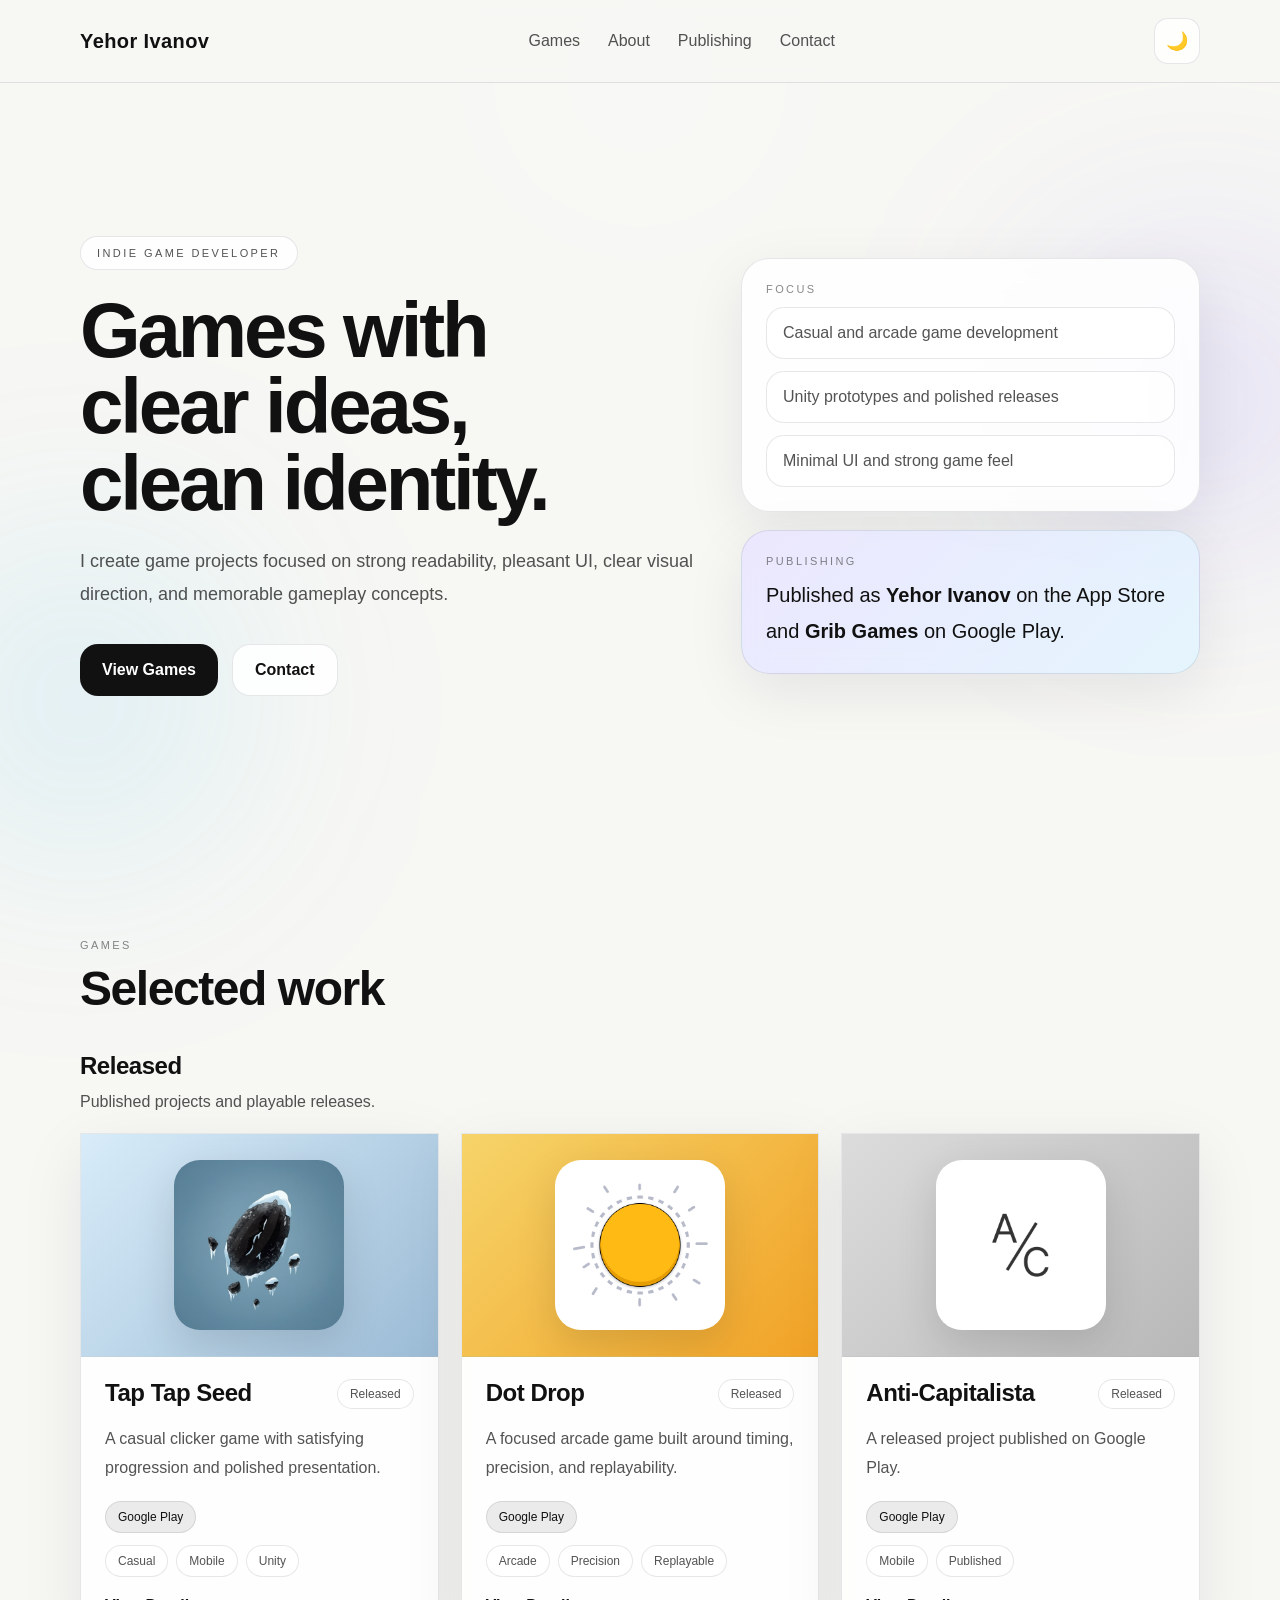
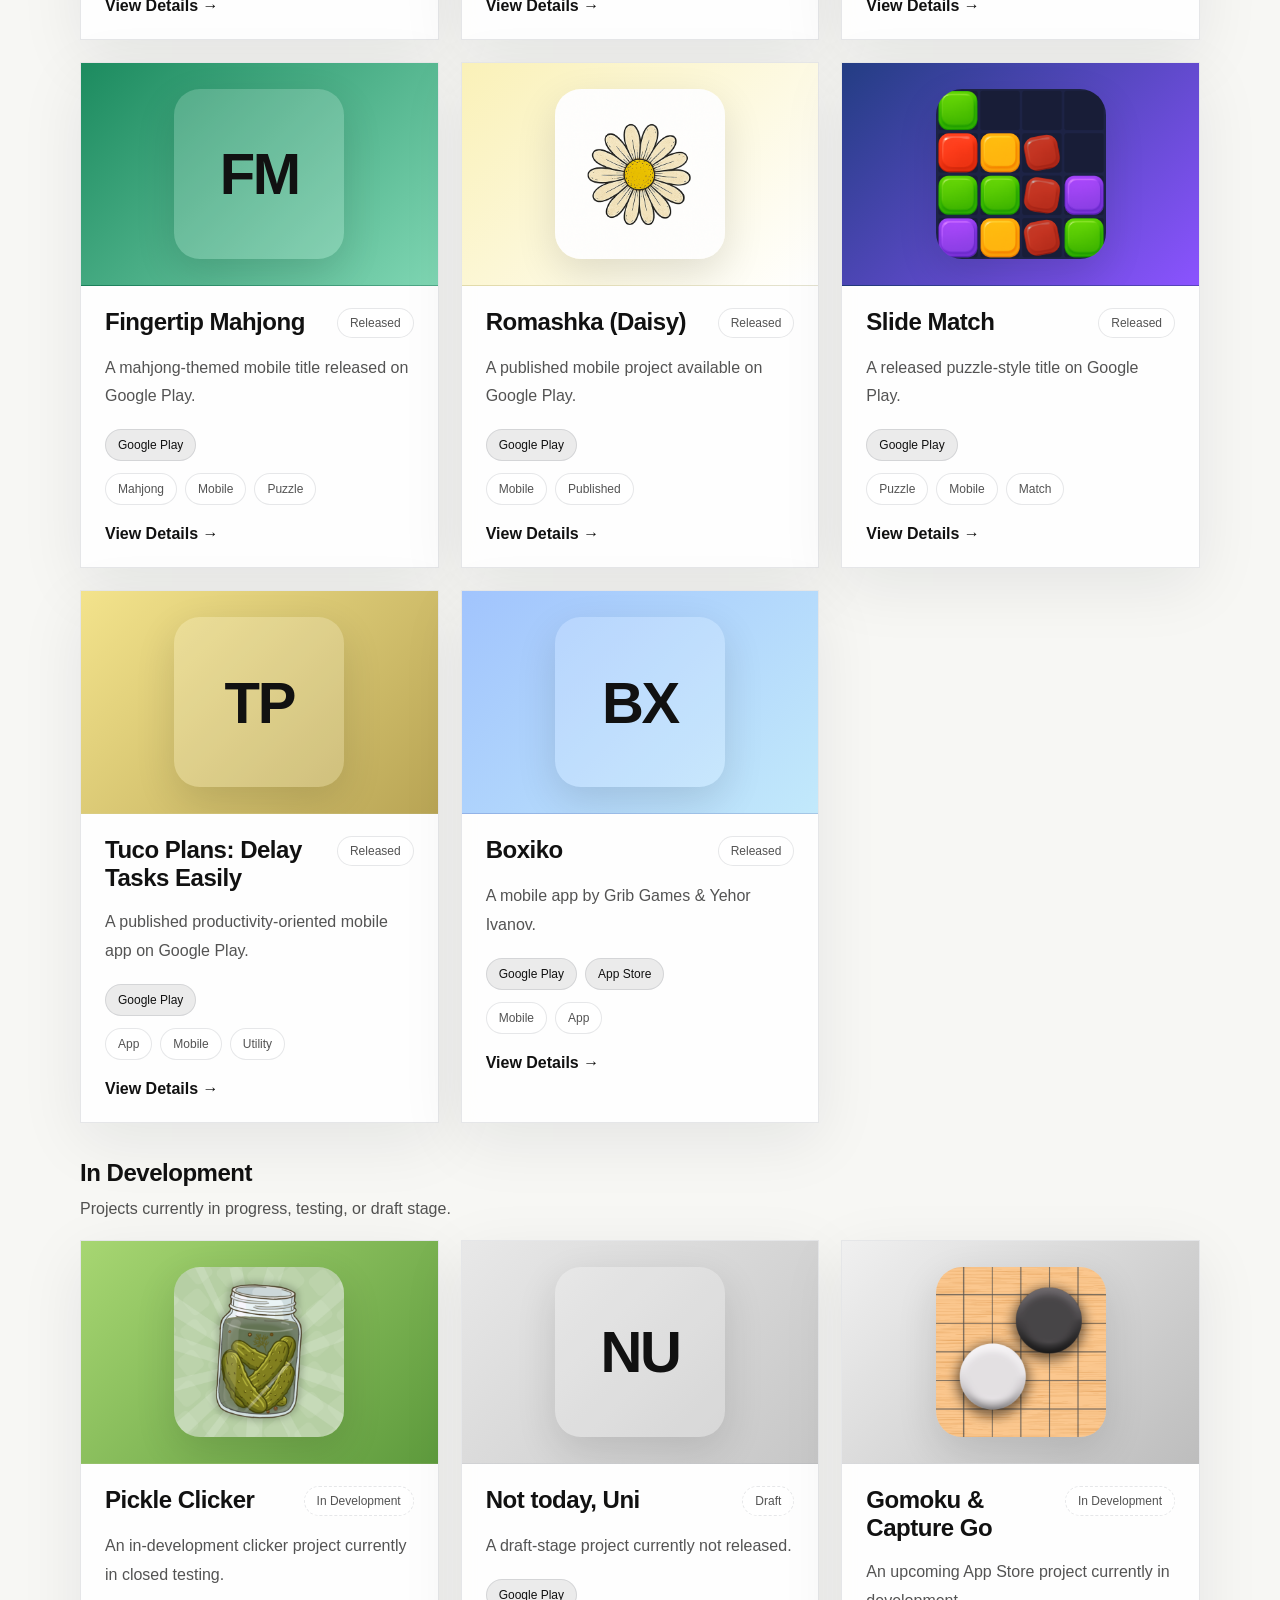
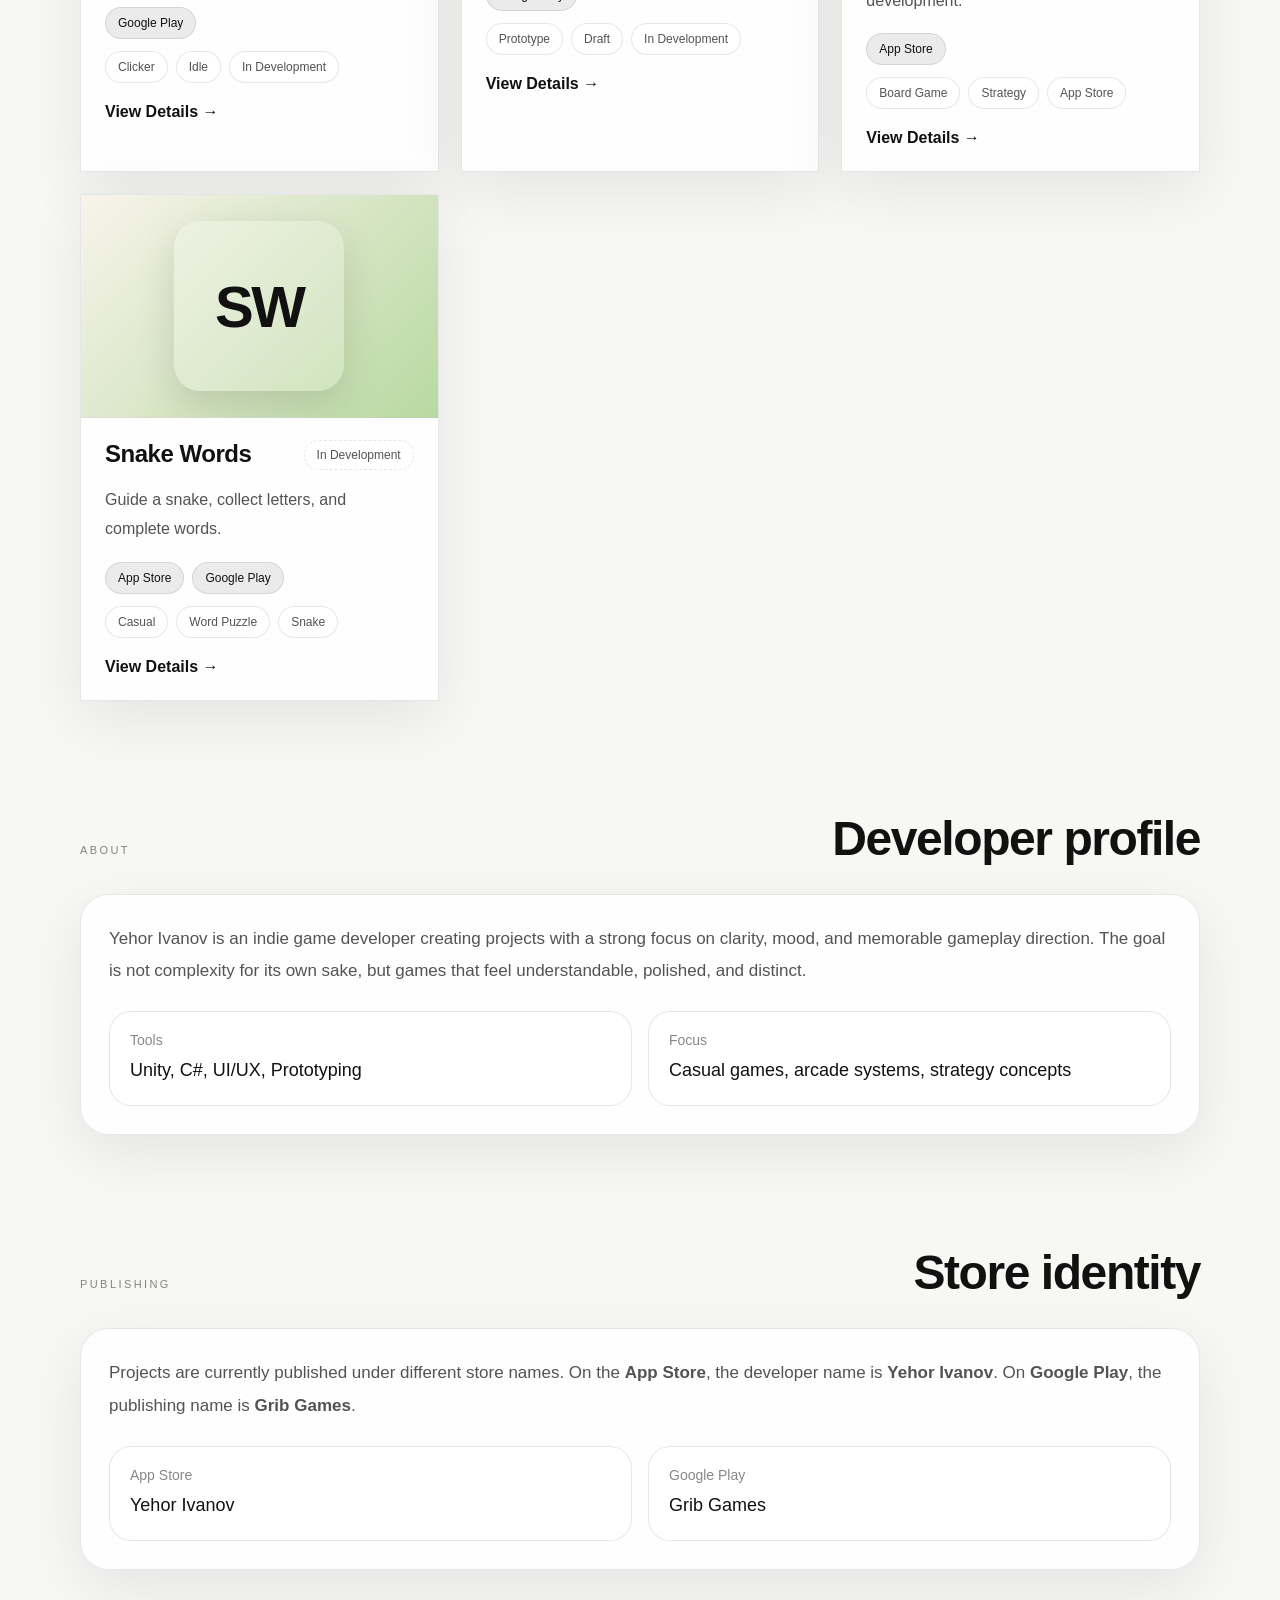
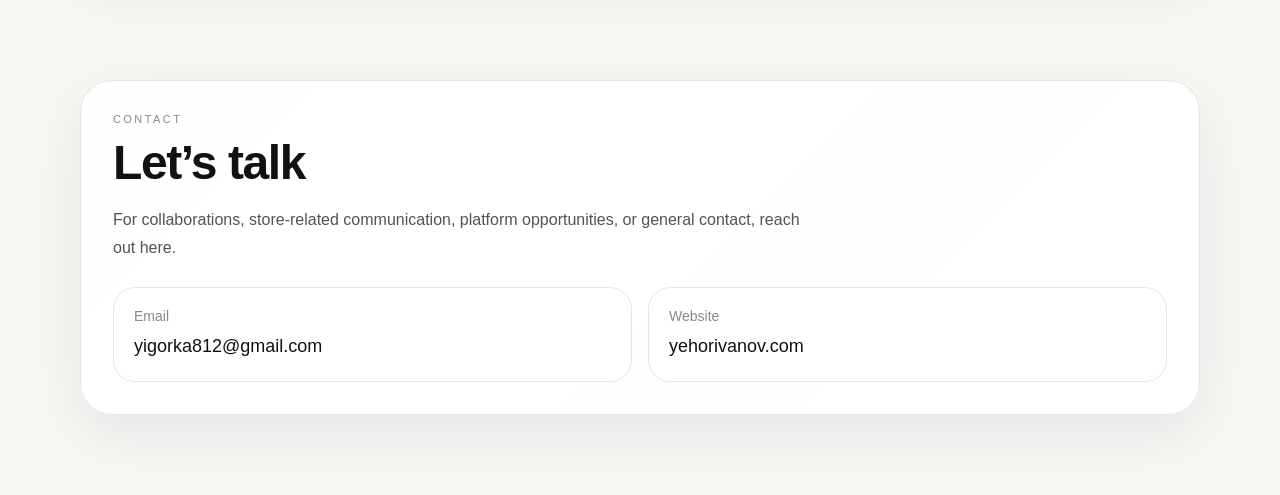
==== commit 4a14dd5f: "Add files via upload" ====
--- a/index.html
+++ b/index.html
@@ -1,279 +1,279 @@
-<!DOCTYPE html>
-<html lang="en">
-
-<head>
-    <meta charset="UTF-8" />
-    <meta name="viewport" content="width=device-width, initial-scale=1.0" />
-    <title>Yehor Ivanov | Indie Game Developer</title>
-    <meta name="description"
-        content="Official developer website of Yehor Ivanov. Published as Yehor Ivanov on the App Store and Grib Games on Google Play." />
-    <link rel="stylesheet" href="style.css" />
-</head>
-
-<body>
-    <div class="bg-glow glow-1"></div>
-    <div class="bg-glow glow-2"></div>
-    <div class="bg-glow glow-3"></div>
-
-    <header class="site-header">
-        <div class="container header-inner">
-            <a href="index.html" class="logo">Yehor Ivanov</a>
-
-            <nav class="nav">
-                <a href="#games">Games</a>
-                <a href="#about">About</a>
-                <a href="#publishing">Publishing</a>
-                <a href="#contact">Contact</a>
-            </nav>
-
-            <button id="themeToggle" class="theme-toggle" type="button" aria-label="Toggle theme" title="Toggle theme">
-                <span class="theme-toggle-icon">🌙</span>
-            </button>
-        </div>
-    </header>
-
-    <main id="home" class="container">
-        <section class="hero hero-home">
-            <div class="hero-left">
-                <div class="badge">Indie Game Developer</div>
-
-                <h1>
-                    Games with<br />
-                    clear ideas,<br />
-                    clean identity.
-                </h1>
-
-                <p class="hero-text">
-                    I create game projects focused on strong readability, pleasant UI,
-                    clear visual direction, and memorable gameplay concepts.
-                </p>
-
-                <div class="hero-buttons">
-                    <a href="#games" class="btn btn-primary">View Games</a>
-                    <a href="#contact" class="btn btn-secondary">Contact</a>
-                </div>
-            </div>
-
-            <div class="hero-right">
-                <div class="card">
-                    <p class="card-label">Focus</p>
-                    <div class="mini-box">Casual and arcade game development</div>
-                    <div class="mini-box">Unity prototypes and polished releases</div>
-                    <div class="mini-box">Minimal UI and strong game feel</div>
-                </div>
-
-                <div class="card accent-card">
-                    <p class="card-label">Publishing</p>
-                    <p class="goal-text">
-                        Published as <strong>Yehor Ivanov</strong> on the App Store and
-                        <strong>Grib Games</strong> on Google Play.
-                    </p>
-                </div>
-            </div>
-        </section>
-
-        <section id="games" class="section">
-            <div class="section-head">
-                <div>
-                    <p class="section-label">Games</p>
-                    <h2>Selected work</h2>
-                </div>
-            </div>
-
-            <div class="subsection">
-                <div class="subsection-head">
-                    <h3>Released</h3>
-                    <p>Published projects and playable releases.</p>
-                </div>
-                <div id="releasedGames" class="projects-grid"></div>
-            </div>
-
-            <div class="subsection">
-                <div class="subsection-head">
-                    <h3>In Development</h3>
-                    <p>Projects currently in progress, testing, or draft stage.</p>
-                </div>
-                <div id="devGames" class="projects-grid"></div>
-            </div>
-        </section>
-
-        <section id="about" class="section">
-            <div class="section-head">
-                <p class="section-label">About</p>
-                <h2>Developer profile</h2>
-            </div>
-
-            <div class="about-card">
-                <p>
-                    Yehor Ivanov is an indie game developer creating projects with a strong
-                    focus on clarity, mood, and memorable gameplay direction. The goal is
-                    not complexity for its own sake, but games that feel understandable,
-                    polished, and distinct.
-                </p>
-
-                <div class="about-grid">
-                    <div class="info-box">
-                        <div class="info-title">Tools</div>
-                        <div class="info-value">Unity, C#, UI/UX, Prototyping</div>
-                    </div>
-
-                    <div class="info-box">
-                        <div class="info-title">Focus</div>
-                        <div class="info-value">Casual games, arcade systems, strategy concepts</div>
-                    </div>
-                </div>
-            </div>
-        </section>
-
-        <section id="publishing" class="section">
-            <div class="section-head">
-                <p class="section-label">Publishing</p>
-                <h2>Store identity</h2>
-            </div>
-
-            <div class="about-card">
-                <p>
-                    Projects are currently published under different store names.
-                    On the <strong>App Store</strong>, the developer name is
-                    <strong>Yehor Ivanov</strong>. On <strong>Google Play</strong>,
-                    the publishing name is <strong>Grib Games</strong>.
-                </p>
-
-                <div class="about-grid">
-                    <div class="info-box">
-                        <div class="info-title">App Store</div>
-                        <div class="info-value">Yehor Ivanov</div>
-                    </div>
-
-                    <div class="info-box">
-                        <div class="info-title">Google Play</div>
-                        <div class="info-value">Grib Games</div>
-                    </div>
-                </div>
-            </div>
-        </section>
-
-        <section id="contact" class="section">
-            <div class="contact-card">
-                <p class="section-label">Contact</p>
-                <h2>Let’s talk</h2>
-                <p class="contact-text">
-                    For collaborations, store-related communication, platform opportunities,
-                    or general contact, reach out here.
-                </p>
-
-                <div class="contact-grid">
-                    <a class="contact-box" href="mailto:yigorka812@gmail.com">
-                        <div class="info-title">Email</div>
-                        <div class="info-value">yigorka812@gmail.com</div>
-                    </a>
-
-                    <div class="contact-box">
-                        <div class="info-title">Website</div>
-                        <div class="info-value">yehorivanov.com</div>
-                    </div>
-                </div>
-            </div>
-        </section>
-    </main>
-
-    <script src="games.js"></script>
-    <script>
-        function setupTheme() {
-            const body = document.body;
-            const themeToggle = document.getElementById("themeToggle");
-            const themeIcon = document.querySelector(".theme-toggle-icon");
-            const savedTheme = localStorage.getItem("theme");
-
-            if (savedTheme === "dark") {
-                body.classList.add("dark-theme");
-                themeIcon.textContent = "☀️";
-            } else {
-                themeIcon.textContent = "🌙";
-            }
-
-            themeToggle.addEventListener("click", () => {
-                body.classList.toggle("dark-theme");
-
-                if (body.classList.contains("dark-theme")) {
-                    localStorage.setItem("theme", "dark");
-                    themeIcon.textContent = "☀️";
-                } else {
-                    localStorage.setItem("theme", "light");
-                    themeIcon.textContent = "🌙";
-                }
-            });
-        }
-
-        function createGameCard(game) {
-            const card = document.createElement("article");
-            card.className = "project-card game-card";
-
-            const platformBadges = game.platforms
-                .map(platform => `<span class="platform-pill">${platform}</span>`)
-                .join("");
-
-            const genreBadges = game.tags
-                .map(tag => `<span>${tag}</span>`)
-                .join("");
-
-            const statusClass = game.statusType === "released"
-                ? "status released"
-                : "status development";
-
-            card.innerHTML = `
-        <a class="game-card-link" href="${game.pageUrl || `game.html?slug=${game.slug}`}">
-          <div class="game-thumb" style="background:${game.thumbGradient};">
-            <div class="game-thumb-inner">
-              ${game.image
-                    ? `<img
-                      src="${game.image}"
-                      alt="${game.title} icon"
-                      class="game-icon"
-                      onerror="this.style.display='none'; this.nextElementSibling.style.display='flex';"
-                    />
-                    <div class="game-thumb-fallback" style="display:none;">${game.shortTitle}</div>`
-                    : `<div class="game-thumb-fallback">${game.shortTitle}</div>`
-                }
-            </div>
-          </div>
-
-          <div class="project-top">
-            <h3>${game.title}</h3>
-            <span class="${statusClass}">${game.statusLabel}</span>
-          </div>
-
-          <p>${game.shortDescription}</p>
-
-          <div class="platform-pills">${platformBadges}</div>
-          <div class="tags">${genreBadges}</div>
-
-          <div class="view-details">View Details →</div>
-        </a>
-      `;
-
-            return card;
-        }
-
-        function renderGames() {
-            const releasedContainer = document.getElementById("releasedGames");
-            const devContainer = document.getElementById("devGames");
-
-            const releasedGames = GAMES.filter(g => g.statusType === "released");
-            const devGames = GAMES.filter(g => g.statusType !== "released");
-
-            releasedGames.forEach(game => {
-                releasedContainer.appendChild(createGameCard(game));
-            });
-
-            devGames.forEach(game => {
-                devContainer.appendChild(createGameCard(game));
-            });
-        }
-
-        setupTheme();
-        renderGames();
-    </script>
-</body>
-
+<!DOCTYPE html>
+<html lang="en">
+
+<head>
+    <meta charset="UTF-8" />
+    <meta name="viewport" content="width=device-width, initial-scale=1.0" />
+    <title>Yehor Ivanov | Indie Game Developer</title>
+    <meta name="description"
+        content="Official developer website of Yehor Ivanov. Published as Yehor Ivanov on the App Store and Grib Games on Google Play." />
+    <link rel="stylesheet" href="style.css" />
+</head>
+
+<body>
+    <div class="bg-glow glow-1"></div>
+    <div class="bg-glow glow-2"></div>
+    <div class="bg-glow glow-3"></div>
+
+    <header class="site-header">
+        <div class="container header-inner">
+            <a href="index.html" class="logo">Yehor Ivanov</a>
+
+            <nav class="nav">
+                <a href="#games">Games</a>
+                <a href="#about">About</a>
+                <a href="#publishing">Publishing</a>
+                <a href="#contact">Contact</a>
+            </nav>
+
+            <button id="themeToggle" class="theme-toggle" type="button" aria-label="Toggle theme" title="Toggle theme">
+                <span class="theme-toggle-icon">🌙</span>
+            </button>
+        </div>
+    </header>
+
+    <main id="home" class="container">
+        <section class="hero hero-home">
+            <div class="hero-left">
+                <div class="badge">Indie Game Developer</div>
+
+                <h1>
+                    Games with<br />
+                    clear ideas,<br />
+                    clean identity.
+                </h1>
+
+                <p class="hero-text">
+                    I create game projects focused on strong readability, pleasant UI,
+                    clear visual direction, and memorable gameplay concepts.
+                </p>
+
+                <div class="hero-buttons">
+                    <a href="#games" class="btn btn-primary">View Games</a>
+                    <a href="#contact" class="btn btn-secondary">Contact</a>
+                </div>
+            </div>
+
+            <div class="hero-right">
+                <div class="card">
+                    <p class="card-label">Focus</p>
+                    <div class="mini-box">Casual and arcade game development</div>
+                    <div class="mini-box">Unity prototypes and polished releases</div>
+                    <div class="mini-box">Minimal UI and strong game feel</div>
+                </div>
+
+                <div class="card accent-card">
+                    <p class="card-label">Publishing</p>
+                    <p class="goal-text">
+                        Published as <strong>Yehor Ivanov</strong> on the App Store and
+                        <strong>Grib Games</strong> on Google Play.
+                    </p>
+                </div>
+            </div>
+        </section>
+
+        <section id="games" class="section">
+            <div class="section-head">
+                <div>
+                    <p class="section-label">Games</p>
+                    <h2>Selected work</h2>
+                </div>
+            </div>
+
+            <div class="subsection">
+                <div class="subsection-head">
+                    <h3>Released</h3>
+                    <p>Published projects and playable releases.</p>
+                </div>
+                <div id="releasedGames" class="projects-grid"></div>
+            </div>
+
+            <div class="subsection">
+                <div class="subsection-head">
+                    <h3>In Development</h3>
+                    <p>Projects currently in progress, testing, or draft stage.</p>
+                </div>
+                <div id="devGames" class="projects-grid"></div>
+            </div>
+        </section>
+
+        <section id="about" class="section">
+            <div class="section-head">
+                <p class="section-label">About</p>
+                <h2>Developer profile</h2>
+            </div>
+
+            <div class="about-card">
+                <p>
+                    Yehor Ivanov is an indie game developer creating projects with a strong
+                    focus on clarity, mood, and memorable gameplay direction. The goal is
+                    not complexity for its own sake, but games that feel understandable,
+                    polished, and distinct.
+                </p>
+
+                <div class="about-grid">
+                    <div class="info-box">
+                        <div class="info-title">Tools</div>
+                        <div class="info-value">Unity, C#, UI/UX, Prototyping</div>
+                    </div>
+
+                    <div class="info-box">
+                        <div class="info-title">Focus</div>
+                        <div class="info-value">Casual games, arcade systems, strategy concepts</div>
+                    </div>
+                </div>
+            </div>
+        </section>
+
+        <section id="publishing" class="section">
+            <div class="section-head">
+                <p class="section-label">Publishing</p>
+                <h2>Store identity</h2>
+            </div>
+
+            <div class="about-card">
+                <p>
+                    Projects are currently published under different store names.
+                    On the <strong>App Store</strong>, the developer name is
+                    <strong>Yehor Ivanov</strong>. On <strong>Google Play</strong>,
+                    the publishing name is <strong>Grib Games</strong>.
+                </p>
+
+                <div class="about-grid">
+                    <div class="info-box">
+                        <div class="info-title">App Store</div>
+                        <div class="info-value">Yehor Ivanov</div>
+                    </div>
+
+                    <div class="info-box">
+                        <div class="info-title">Google Play</div>
+                        <div class="info-value">Grib Games</div>
+                    </div>
+                </div>
+            </div>
+        </section>
+
+        <section id="contact" class="section">
+            <div class="contact-card">
+                <p class="section-label">Contact</p>
+                <h2>Let’s talk</h2>
+                <p class="contact-text">
+                    For collaborations, store-related communication, platform opportunities,
+                    or general contact, reach out here.
+                </p>
+
+                <div class="contact-grid">
+                    <a class="contact-box" href="mailto:yigorka812@gmail.com">
+                        <div class="info-title">Email</div>
+                        <div class="info-value">yigorka812@gmail.com</div>
+                    </a>
+
+                    <div class="contact-box">
+                        <div class="info-title">Website</div>
+                        <div class="info-value">yehorivanov.com</div>
+                    </div>
+                </div>
+            </div>
+        </section>
+    </main>
+
+    <script src="games.js"></script>
+    <script>
+        function setupTheme() {
+            const body = document.body;
+            const themeToggle = document.getElementById("themeToggle");
+            const themeIcon = document.querySelector(".theme-toggle-icon");
+            const savedTheme = localStorage.getItem("theme");
+
+            if (savedTheme === "dark") {
+                body.classList.add("dark-theme");
+                themeIcon.textContent = "☀️";
+            } else {
+                themeIcon.textContent = "🌙";
+            }
+
+            themeToggle.addEventListener("click", () => {
+                body.classList.toggle("dark-theme");
+
+                if (body.classList.contains("dark-theme")) {
+                    localStorage.setItem("theme", "dark");
+                    themeIcon.textContent = "☀️";
+                } else {
+                    localStorage.setItem("theme", "light");
+                    themeIcon.textContent = "🌙";
+                }
+            });
+        }
+
+        function createGameCard(game) {
+            const card = document.createElement("article");
+            card.className = "project-card game-card";
+
+            const platformBadges = game.platforms
+                .map(platform => `<span class="platform-pill">${platform}</span>`)
+                .join("");
+
+            const genreBadges = game.tags
+                .map(tag => `<span>${tag}</span>`)
+                .join("");
+
+            const statusClass = game.statusType === "released"
+                ? "status released"
+                : "status development";
+
+            card.innerHTML = `
+        <a class="game-card-link" href="game.html?slug=${game.slug}">
+          <div class="game-thumb" style="background:${game.thumbGradient};">
+            <div class="game-thumb-inner">
+              ${game.image
+                    ? `<img
+                      src="${game.image}"
+                      alt="${game.title} icon"
+                      class="game-icon"
+                      onerror="this.style.display='none'; this.nextElementSibling.style.display='flex';"
+                    />
+                    <div class="game-thumb-fallback" style="display:none;">${game.shortTitle}</div>`
+                    : `<div class="game-thumb-fallback">${game.shortTitle}</div>`
+                }
+            </div>
+          </div>
+
+          <div class="project-top">
+            <h3>${game.title}</h3>
+            <span class="${statusClass}">${game.statusLabel}</span>
+          </div>
+
+          <p>${game.shortDescription}</p>
+
+          <div class="platform-pills">${platformBadges}</div>
+          <div class="tags">${genreBadges}</div>
+
+          <div class="view-details">View Details →</div>
+        </a>
+      `;
+
+            return card;
+        }
+
+        function renderGames() {
+            const releasedContainer = document.getElementById("releasedGames");
+            const devContainer = document.getElementById("devGames");
+
+            const releasedGames = GAMES.filter(g => g.statusType === "released");
+            const devGames = GAMES.filter(g => g.statusType !== "released");
+
+            releasedGames.forEach(game => {
+                releasedContainer.appendChild(createGameCard(game));
+            });
+
+            devGames.forEach(game => {
+                devContainer.appendChild(createGameCard(game));
+            });
+        }
+
+        setupTheme();
+        renderGames();
+    </script>
+</body>
+
 </html>
--- a/style.css
+++ b/style.css
@@ -1,906 +1,822 @@
-:root {
-    --bg: #f7f7f4;
-    --bg-secondary: #ffffff;
-    --panel: rgba(255, 255, 255, 0.86);
-    --panel-strong: rgba(255, 255, 255, 0.96);
-    --border: rgba(15, 23, 42, 0.10);
-    --text: #111111;
-    --muted: rgba(17, 17, 17, 0.72);
-    --soft: rgba(17, 17, 17, 0.50);
-    --shadow: 0 18px 60px rgba(15, 23, 42, 0.08);
-    --accent-1: rgba(124, 92, 255, 0.14);
-    --accent-2: rgba(74, 191, 248, 0.14);
-    --button-text: #ffffff;
-    --button-bg: #111111;
-    --thumb-text: #111111;
-    --icon-shadow: 0 14px 40px rgba(0, 0, 0, 0.12);
-}
-
-body.dark-theme {
-    --bg: #050505;
-    --bg-secondary: #0d0d0d;
-    --panel: rgba(255, 255, 255, 0.04);
-    --panel-strong: rgba(255, 255, 255, 0.06);
-    --border: rgba(255, 255, 255, 0.10);
-    --text: #ffffff;
-    --muted: rgba(255, 255, 255, 0.70);
-    --soft: rgba(255, 255, 255, 0.45);
-    --shadow: 0 20px 60px rgba(0, 0, 0, 0.35);
-    --accent-1: rgba(130, 90, 255, 0.16);
-    --accent-2: rgba(46, 198, 255, 0.12);
-    --button-text: #000000;
-    --button-bg: #ffffff;
-    --thumb-text: #ffffff;
-    --icon-shadow: 0 16px 44px rgba(0, 0, 0, 0.28);
-}
-
-* {
-    box-sizing: border-box;
-}
-
-html {
-    scroll-behavior: smooth;
-}
-
-body {
-    margin: 0;
-    font-family: Inter, Arial, sans-serif;
-    background: var(--bg);
-    color: var(--text);
-    position: relative;
-    overflow-x: hidden;
-    transition: background-color 0.25s ease, color 0.25s ease;
-}
-
-a {
-    color: inherit;
-    text-decoration: none;
-}
-
-button {
-    font: inherit;
-}
-
-img {
-    max-width: 100%;
-    display: block;
-}
-
-.container {
-    width: min(1120px, calc(100% - 40px));
-    margin: 0 auto;
-}
-
-.site-header {
-    position: sticky;
-    top: 0;
-    z-index: 30;
-    backdrop-filter: blur(16px);
-    background: color-mix(in srgb, var(--bg) 82%, transparent);
-    border-bottom: 1px solid var(--border);
-}
-
-.header-inner {
-    display: flex;
-    justify-content: space-between;
-    align-items: center;
-    gap: 20px;
-    padding: 18px 0;
-}
-
-.logo {
-    font-size: 20px;
-    font-weight: 700;
-    letter-spacing: 0.02em;
-    white-space: nowrap;
-}
-
-.nav {
-    display: flex;
-    align-items: center;
-    gap: 28px;
-}
-
-.nav a {
-    color: var(--muted);
-    transition: color 0.2s ease;
-}
-
-.nav a:hover {
-    color: var(--text);
-}
-
-.theme-toggle {
-    width: 46px;
-    height: 46px;
-    border: 1px solid var(--border);
-    border-radius: 14px;
-    background: var(--panel);
-    color: var(--text);
-    cursor: pointer;
-    display: inline-flex;
-    align-items: center;
-    justify-content: center;
-    transition: transform 0.2s ease, background-color 0.2s ease, border-color 0.2s ease;
-    flex-shrink: 0;
-}
-
-.theme-toggle:hover {
-    transform: translateY(-1px);
-}
-
-.theme-toggle-icon {
-    font-size: 18px;
-    line-height: 1;
-}
-
-.hero {
-    display: grid;
-    grid-template-columns: 1.15fr 0.85fr;
-    gap: 40px;
-    align-items: center;
-    min-height: calc(100vh - 82px);
-    padding: 60px 0 40px;
-}
-
-.hero-home {
-    min-height: calc(92vh - 82px);
-}
-
-.badge {
-    display: inline-block;
-    padding: 10px 16px;
-    border: 1px solid var(--border);
-    background: var(--panel);
-    border-radius: 999px;
-    text-transform: uppercase;
-    letter-spacing: 0.22em;
-    font-size: 11px;
-    color: var(--muted);
-}
-
-.hero h1,
-.game-hero-info h1 {
-    margin: 22px 0 0;
-    font-size: clamp(42px, 8vw, 78px);
-    line-height: 0.98;
-    letter-spacing: -0.04em;
-}
-
-.hero-text {
-    max-width: 720px;
-    margin-top: 24px;
-    font-size: 18px;
-    line-height: 1.8;
-    color: var(--muted);
-}
-
-.hero-buttons,
-.store-buttons {
-    display: flex;
-    gap: 14px;
-    flex-wrap: wrap;
-    margin-top: 34px;
-}
-
-.store-buttons {
-    align-items: stretch;
-}
-
-.btn {
-    padding: 14px 22px;
-    border-radius: 18px;
-    font-weight: 700;
-    transition: transform 0.2s ease, background-color 0.2s ease, border-color 0.2s ease, color 0.2s ease;
-    display: inline-flex;
-    align-items: center;
-    justify-content: center;
-    text-align: center;
-    min-height: 52px;
-}
-
-.btn:hover {
-    transform: translateY(-1px);
-}
-
-.btn-primary {
-    background: var(--button-bg);
-    color: var(--button-text);
-}
-
-.btn-secondary {
-    background: var(--panel);
-    border: 1px solid var(--border);
-    color: var(--text);
-}
-
-.btn-disabled {
-    background: var(--panel);
-    border: 1px dashed var(--border);
-    color: var(--muted);
-    cursor: default;
-}
-
-.hero-right {
-    display: grid;
-    gap: 18px;
-}
-
-.card,
-.about-card,
-.contact-card,
-.project-card,
-.details-card,
-.not-found-card {
-    background: var(--panel);
-    border: 1px solid var(--border);
-    box-shadow: var(--shadow);
-    backdrop-filter: blur(14px);
-}
-
-.card {
-    border-radius: 28px;
-    padding: 24px;
-}
-
-.card-label,
-.section-label {
-    margin: 0 0 10px;
-    text-transform: uppercase;
-    letter-spacing: 0.22em;
-    font-size: 11px;
-    color: var(--soft);
-}
-
-.mini-box {
-    padding: 16px;
-    border-radius: 18px;
-    border: 1px solid var(--border);
-    background: color-mix(in srgb, var(--bg-secondary) 72%, transparent);
-    color: var(--muted);
-    margin-top: 12px;
-}
-
-.accent-card {
-    background: linear-gradient(135deg, var(--accent-1), var(--accent-2)), var(--panel);
-}
-
-.goal-text {
-    margin: 10px 0 0;
-    font-size: 20px;
-    line-height: 1.8;
-    color: var(--text);
-}
-
-.section {
-    padding: 110px 0 0;
-}
-
-.section-head {
-    display: flex;
-    justify-content: space-between;
-    gap: 20px;
-    align-items: end;
-}
-
-.section-head h2,
-.contact-card h2 {
-    margin: 0;
-    font-size: clamp(32px, 5vw, 48px);
-    letter-spacing: -0.03em;
-}
-
-.subsection {
-    margin-top: 36px;
-}
-
-.subsection-head {
-    margin-bottom: 18px;
-}
-
-.subsection-head h3 {
-    margin: 0;
-    font-size: 24px;
-    letter-spacing: -0.02em;
-}
-
-.subsection-head p {
-    margin: 8px 0 0;
-    color: var(--muted);
-    line-height: 1.7;
-}
-
-.projects-grid {
-    display: grid;
-    grid-template-columns: repeat(3, 1fr);
-    gap: 22px;
-}
-
-.game-card {
-    padding: 0;
-    overflow: hidden;
-    transition: transform 0.25s ease, border-color 0.25s ease, background-color 0.25s ease;
-}
-
-.game-card:hover {
-    transform: translateY(-4px);
-    border-color: color-mix(in srgb, var(--text) 16%, transparent);
-    background: var(--panel-strong);
-}
-
-.game-card-link {
-    display: block;
-    padding: 0;
-}
-
-.game-thumb {
-    position: relative;
-    width: 100%;
-    aspect-ratio: 16 / 10;
-    overflow: hidden;
-    border-bottom: 1px solid var(--border);
-    display: flex;
-    align-items: center;
-    justify-content: center;
-}
-
-.game-thumb-inner {
-    width: 100%;
-    height: 100%;
-    padding: 28px;
-    display: flex;
-    align-items: center;
-    justify-content: center;
-}
-
-.game-icon {
-    width: min(170px, 72%);
-    aspect-ratio: 1 / 1;
-    object-fit: contain;
-    border-radius: 26px;
-    box-shadow: var(--icon-shadow);
-}
-
-.game-thumb-fallback,
-.game-hero-fallback {
-    display: flex;
-    align-items: center;
-    justify-content: center;
-    font-size: clamp(28px, 5vw, 58px);
-    font-weight: 800;
-    letter-spacing: -0.04em;
-    color: var(--thumb-text);
-    text-align: center;
-}
-
-.game-thumb-fallback {
-    width: min(170px, 72%);
-    aspect-ratio: 1 / 1;
-    border-radius: 26px;
-    background: rgba(255, 255, 255, 0.18);
-    box-shadow: var(--icon-shadow);
-}
-
-.project-card .project-top,
-.project-card p,
-.project-card .platform-pills,
-.project-card .tags,
-.project-card .view-details {
-    margin-left: 24px;
-    margin-right: 24px;
-}
-
-.project-top {
-    display: flex;
-    justify-content: space-between;
-    align-items: start;
-    gap: 12px;
-    margin-top: 22px;
-}
-
-.project-card h3 {
-    margin: 0;
-    font-size: 24px;
-    letter-spacing: -0.02em;
-}
-
-.project-card p {
-    margin-top: 16px;
-    color: var(--muted);
-    line-height: 1.8;
-}
-
-.status {
-    white-space: nowrap;
-    padding: 7px 12px;
-    border-radius: 999px;
-    border: 1px solid var(--border);
-    background: color-mix(in srgb, var(--bg-secondary) 70%, transparent);
-    font-size: 12px;
-    color: var(--muted);
-}
-
-.status.development {
-    border-style: dashed;
-}
-
-.platform-pills,
-.tags {
-    display: flex;
-    flex-wrap: wrap;
-    gap: 8px;
-}
-
-.platform-pills {
-    margin-top: 18px;
-}
-
-.platform-pill,
-.tags span {
-    padding: 8px 12px;
-    border-radius: 999px;
-    font-size: 12px;
-    border: 1px solid var(--border);
-}
-
-.platform-pill {
-    background: color-mix(in srgb, var(--text) 8%, transparent);
-    color: var(--text);
-}
-
-.tags {
-    margin-top: 12px;
-    padding-bottom: 20px;
-}
-
-.tags span {
-    background: color-mix(in srgb, var(--bg-secondary) 74%, transparent);
-    color: var(--muted);
-}
-
-.tags-large {
-    margin-top: 18px;
-}
-
-.view-details {
-    padding-bottom: 24px;
-    font-weight: 700;
-    color: var(--text);
-}
-
-.about-card {
-    margin-top: 28px;
-    border-radius: 28px;
-    padding: 28px;
-}
-
-.about-card p {
-    margin: 0;
-    line-height: 1.9;
-    color: var(--muted);
-    font-size: 17px;
-}
-
-.about-grid,
-.contact-grid,
-.meta-grid {
-    display: grid;
-    grid-template-columns: repeat(2, 1fr);
-    gap: 16px;
-    margin-top: 24px;
-}
-
-.info-box,
-.contact-box,
-.meta-box {
-    display: block;
-    padding: 20px;
-    border-radius: 22px;
-    border: 1px solid var(--border);
-    background: color-mix(in srgb, var(--bg-secondary) 75%, transparent);
-}
-
-.info-title {
-    color: var(--soft);
-    font-size: 14px;
-}
-
-.info-value {
-    margin-top: 8px;
-    color: var(--text);
-    font-size: 18px;
-    line-height: 1.6;
-}
-
-.contact-card {
-    margin-bottom: 80px;
-    padding: 32px;
-    border-radius: 32px;
-    background: linear-gradient(135deg, color-mix(in srgb, var(--panel) 95%, white 5%), var(--panel)), var(--panel);
-}
-
-.contact-text {
-    max-width: 700px;
-    color: var(--muted);
-    line-height: 1.8;
-    margin-top: 16px;
-}
-
-.bg-glow {
-    position: fixed;
-    border-radius: 50%;
-    filter: blur(110px);
-    pointer-events: none;
-    z-index: -1;
-}
-
-.glow-1 {
-    width: 320px;
-    height: 320px;
-    top: -80px;
-    left: 50%;
-    transform: translateX(-50%);
-    background: rgba(255, 255, 255, 0.28);
-}
-
-.glow-2 {
-    width: 320px;
-    height: 320px;
-    top: 240px;
-    right: -80px;
-    background: var(--accent-1);
-}
-
-.glow-3 {
-    width: 320px;
-    height: 320px;
-    bottom: 40px;
-    left: -80px;
-    background: var(--accent-2);
-}
-
-/* Game page */
-.game-page {
-    padding-top: 28px;
-    padding-bottom: 80px;
-}
-
-.back-link-wrap {
-    margin-top: 12px;
-    margin-bottom: 24px;
-}
-
-.back-link {
-    color: var(--muted);
-    font-weight: 600;
-}
-
-.back-link:hover {
-    color: var(--text);
-}
-
-.game-hero {
-    display: grid;
-    grid-template-columns: 1fr 1fr;
-    gap: 28px;
-    align-items: stretch;
-}
-
-.game-hero-media {
-    border-radius: 28px;
-    border: 1px solid var(--border);
-    min-height: 380px;
-    overflow: hidden;
-    display: flex;
-    align-items: center;
-    justify-content: center;
-    box-shadow: var(--shadow);
-}
-
-.game-hero-media-inner {
-    width: 100%;
-    height: 100%;
-    min-height: 380px;
-    padding: 36px;
-    display: flex;
-    align-items: center;
-    justify-content: center;
-}
-
-.game-hero-icon {
-    width: min(280px, 72%);
-    aspect-ratio: 1 / 1;
-    object-fit: contain;
-    border-radius: 34px;
-    box-shadow: var(--icon-shadow);
-}
-
-.game-hero-fallback {
-    width: min(280px, 72%);
-    aspect-ratio: 1 / 1;
-    border-radius: 34px;
-    background: rgba(255, 255, 255, 0.18);
-    box-shadow: var(--icon-shadow);
-}
-
-.game-hero-info {
-    border-radius: 28px;
-    background: var(--panel);
-    border: 1px solid var(--border);
-    padding: 28px;
-    box-shadow: var(--shadow);
-    backdrop-filter: blur(14px);
-}
-
-.game-hero-info .hero-text {
-    margin-top: 18px;
-}
-
-.game-details-section {
-    padding-top: 56px;
-}
-
-.details-grid {
-    display: grid;
-    grid-template-columns: repeat(2, 1fr);
-    gap: 20px;
-    margin-top: 28px;
-}
-
-.details-card {
-    border-radius: 28px;
-    padding: 24px;
-}
-
-.details-card h3 {
-    margin: 0 0 14px;
-    font-size: 22px;
-    letter-spacing: -0.02em;
-}
-
-.details-card p {
-    margin: 0;
-    line-height: 1.85;
-    color: var(--muted);
-}
-
-.full-width {
-    grid-column: 1 / -1;
-}
-
-.not-found-card {
-    border-radius: 28px;
-    padding: 28px;
-    margin-top: 16px;
-}
-
-@media (max-width: 980px) {
-
-    .hero,
-    .game-hero,
-    .details-grid {
-        grid-template-columns: 1fr;
-    }
-
-    .projects-grid {
-        grid-template-columns: 1fr 1fr;
-    }
-
-    .hero {
-        min-height: auto;
-        padding-top: 40px;
-    }
-}
-
-@media (max-width: 720px) {
-    .container {
-        width: min(100% - 28px, 1120px);
-    }
-
-    .header-inner {
-        padding: 14px 0;
-    }
-
-    .nav {
-        display: none;
-    }
-
-    .logo {
-        font-size: 18px;
-    }
-
-    .theme-toggle {
-        width: 42px;
-        height: 42px;
-        border-radius: 12px;
-    }
-
-    .hero,
-    .game-page {
-        padding-top: 24px;
-    }
-
-    .hero {
-        gap: 26px;
-        padding-bottom: 14px;
-    }
-
-    .hero h1,
-    .game-hero-info h1 {
-        line-height: 1.02;
-        font-size: clamp(34px, 10vw, 52px);
-    }
-
-    .hero-text {
-        font-size: 16px;
-        line-height: 1.75;
-    }
-
-    .hero-buttons,
-    .store-buttons {
-        flex-direction: column;
-        align-items: stretch;
-    }
-
-    .btn {
-        width: 100%;
-    }
-
-    .section {
-        padding-top: 70px;
-    }
-
-    .projects-grid,
-    .about-grid,
-    .contact-grid,
-    .meta-grid {
-        grid-template-columns: 1fr;
-    }
-
-    .contact-card,
-    .about-card,
-    .project-card,
-    .card,
-    .details-card,
-    .game-hero-info {
-        padding: 22px;
-        border-radius: 24px;
-    }
-
-    .game-thumb {
-        aspect-ratio: 16 / 11;
-    }
-
-    .game-thumb-inner {
-        padding: 22px;
-    }
-
-    .game-icon,
-    .game-thumb-fallback {
-        width: min(150px, 72%);
-        border-radius: 22px;
-    }
-
-    .game-hero-media {
-        min-height: 260px;
-        border-radius: 24px;
-    }
-
-    .game-hero-media-inner {
-        min-height: 260px;
-        padding: 24px;
-    }
-
-    .game-hero-icon,
-    .game-hero-fallback {
-        width: min(220px, 72%);
-        border-radius: 26px;
-    }
-
-    .project-card .project-top,
-    .project-card p,
-    .project-card .platform-pills,
-    .project-card .tags,
-    .project-card .view-details {
-        margin-left: 20px;
-        margin-right: 20px;
-    }
-
-    .project-card h3 {
-        font-size: 22px;
-    }
-
-    .project-top {
-        flex-direction: column;
-        align-items: flex-start;
-    }
-
-    .info-value,
-    .goal-text {
-        font-size: 16px;
-    }
-}
-
-/* Mushroomy landing & legal pages */
-.mushroomy-accent {
-    background: linear-gradient(135deg, rgba(112, 143, 83, 0.18), rgba(195, 216, 166, 0.22)), var(--panel);
-}
-
-.feature-list,
-.legal-list {
-    margin: 14px 0 0;
-    padding-left: 22px;
-    color: var(--muted);
-    line-height: 1.85;
-}
-
-.feature-list li,
-.legal-list li {
-    margin: 7px 0;
-}
-
-.safety-notice {
-    border: 1px solid color-mix(in srgb, #c26a2b 38%, var(--border));
-    background: linear-gradient(135deg, rgba(194, 106, 43, 0.12), rgba(240, 180, 86, 0.08)), var(--panel);
-}
-
-.safety-notice h3 {
-    display: flex;
-    align-items: center;
-    gap: 10px;
-}
-
-.legal-content {
-    line-height: 1.85;
-    color: var(--muted);
-}
-
-.legal-content h3 {
-    color: var(--text);
-    margin-top: 30px;
-    margin-bottom: 10px;
-}
-
-.legal-content p {
-    margin: 12px 0;
-}
-
-.legal-highlight {
-    margin: 18px 0 24px;
-    padding: 20px;
-    border-radius: 20px;
-    border: 1px solid color-mix(in srgb, #c26a2b 38%, var(--border));
-    background: linear-gradient(135deg, rgba(194, 106, 43, 0.12), rgba(240, 180, 86, 0.08));
-    color: var(--text);
-}
-
-.legal-highlight strong {
-    display: block;
-    margin-bottom: 8px;
-}
-
-.legal-meta {
-    margin-top: 28px;
-    padding-top: 18px;
-    border-top: 1px solid var(--border);
-    color: var(--soft);
-    font-size: 13px;
-}
-
-.inline-link {
-    text-decoration: underline;
-    text-underline-offset: 3px;
-}
-
-.app-legal-links {
-    display: flex;
-    flex-wrap: wrap;
-    gap: 12px;
-    margin-top: 18px;
-}
-
-@media (max-width: 720px) {
-    .legal-highlight {
-        padding: 16px;
-    }
-}
+:root {
+    --bg: #f7f7f4;
+    --bg-secondary: #ffffff;
+    --panel: rgba(255, 255, 255, 0.86);
+    --panel-strong: rgba(255, 255, 255, 0.96);
+    --border: rgba(15, 23, 42, 0.10);
+    --text: #111111;
+    --muted: rgba(17, 17, 17, 0.72);
+    --soft: rgba(17, 17, 17, 0.50);
+    --shadow: 0 18px 60px rgba(15, 23, 42, 0.08);
+    --accent-1: rgba(124, 92, 255, 0.14);
+    --accent-2: rgba(74, 191, 248, 0.14);
+    --button-text: #ffffff;
+    --button-bg: #111111;
+    --thumb-text: #111111;
+    --icon-shadow: 0 14px 40px rgba(0, 0, 0, 0.12);
+}
+
+body.dark-theme {
+    --bg: #050505;
+    --bg-secondary: #0d0d0d;
+    --panel: rgba(255, 255, 255, 0.04);
+    --panel-strong: rgba(255, 255, 255, 0.06);
+    --border: rgba(255, 255, 255, 0.10);
+    --text: #ffffff;
+    --muted: rgba(255, 255, 255, 0.70);
+    --soft: rgba(255, 255, 255, 0.45);
+    --shadow: 0 20px 60px rgba(0, 0, 0, 0.35);
+    --accent-1: rgba(130, 90, 255, 0.16);
+    --accent-2: rgba(46, 198, 255, 0.12);
+    --button-text: #000000;
+    --button-bg: #ffffff;
+    --thumb-text: #ffffff;
+    --icon-shadow: 0 16px 44px rgba(0, 0, 0, 0.28);
+}
+
+* {
+    box-sizing: border-box;
+}
+
+html {
+    scroll-behavior: smooth;
+}
+
+body {
+    margin: 0;
+    font-family: Inter, Arial, sans-serif;
+    background: var(--bg);
+    color: var(--text);
+    position: relative;
+    overflow-x: hidden;
+    transition: background-color 0.25s ease, color 0.25s ease;
+}
+
+a {
+    color: inherit;
+    text-decoration: none;
+}
+
+button {
+    font: inherit;
+}
+
+img {
+    max-width: 100%;
+    display: block;
+}
+
+.container {
+    width: min(1120px, calc(100% - 40px));
+    margin: 0 auto;
+}
+
+.site-header {
+    position: sticky;
+    top: 0;
+    z-index: 30;
+    backdrop-filter: blur(16px);
+    background: color-mix(in srgb, var(--bg) 82%, transparent);
+    border-bottom: 1px solid var(--border);
+}
+
+.header-inner {
+    display: flex;
+    justify-content: space-between;
+    align-items: center;
+    gap: 20px;
+    padding: 18px 0;
+}
+
+.logo {
+    font-size: 20px;
+    font-weight: 700;
+    letter-spacing: 0.02em;
+    white-space: nowrap;
+}
+
+.nav {
+    display: flex;
+    align-items: center;
+    gap: 28px;
+}
+
+.nav a {
+    color: var(--muted);
+    transition: color 0.2s ease;
+}
+
+.nav a:hover {
+    color: var(--text);
+}
+
+.theme-toggle {
+    width: 46px;
+    height: 46px;
+    border: 1px solid var(--border);
+    border-radius: 14px;
+    background: var(--panel);
+    color: var(--text);
+    cursor: pointer;
+    display: inline-flex;
+    align-items: center;
+    justify-content: center;
+    transition: transform 0.2s ease, background-color 0.2s ease, border-color 0.2s ease;
+    flex-shrink: 0;
+}
+
+.theme-toggle:hover {
+    transform: translateY(-1px);
+}
+
+.theme-toggle-icon {
+    font-size: 18px;
+    line-height: 1;
+}
+
+.hero {
+    display: grid;
+    grid-template-columns: 1.15fr 0.85fr;
+    gap: 40px;
+    align-items: center;
+    min-height: calc(100vh - 82px);
+    padding: 60px 0 40px;
+}
+
+.hero-home {
+    min-height: calc(92vh - 82px);
+}
+
+.badge {
+    display: inline-block;
+    padding: 10px 16px;
+    border: 1px solid var(--border);
+    background: var(--panel);
+    border-radius: 999px;
+    text-transform: uppercase;
+    letter-spacing: 0.22em;
+    font-size: 11px;
+    color: var(--muted);
+}
+
+.hero h1,
+.game-hero-info h1 {
+    margin: 22px 0 0;
+    font-size: clamp(42px, 8vw, 78px);
+    line-height: 0.98;
+    letter-spacing: -0.04em;
+}
+
+.hero-text {
+    max-width: 720px;
+    margin-top: 24px;
+    font-size: 18px;
+    line-height: 1.8;
+    color: var(--muted);
+}
+
+.hero-buttons,
+.store-buttons {
+    display: flex;
+    gap: 14px;
+    flex-wrap: wrap;
+    margin-top: 34px;
+}
+
+.store-buttons {
+    align-items: stretch;
+}
+
+.btn {
+    padding: 14px 22px;
+    border-radius: 18px;
+    font-weight: 700;
+    transition: transform 0.2s ease, background-color 0.2s ease, border-color 0.2s ease, color 0.2s ease;
+    display: inline-flex;
+    align-items: center;
+    justify-content: center;
+    text-align: center;
+    min-height: 52px;
+}
+
+.btn:hover {
+    transform: translateY(-1px);
+}
+
+.btn-primary {
+    background: var(--button-bg);
+    color: var(--button-text);
+}
+
+.btn-secondary {
+    background: var(--panel);
+    border: 1px solid var(--border);
+    color: var(--text);
+}
+
+.btn-disabled {
+    background: var(--panel);
+    border: 1px dashed var(--border);
+    color: var(--muted);
+    cursor: default;
+}
+
+.hero-right {
+    display: grid;
+    gap: 18px;
+}
+
+.card,
+.about-card,
+.contact-card,
+.project-card,
+.details-card,
+.not-found-card {
+    background: var(--panel);
+    border: 1px solid var(--border);
+    box-shadow: var(--shadow);
+    backdrop-filter: blur(14px);
+}
+
+.card {
+    border-radius: 28px;
+    padding: 24px;
+}
+
+.card-label,
+.section-label {
+    margin: 0 0 10px;
+    text-transform: uppercase;
+    letter-spacing: 0.22em;
+    font-size: 11px;
+    color: var(--soft);
+}
+
+.mini-box {
+    padding: 16px;
+    border-radius: 18px;
+    border: 1px solid var(--border);
+    background: color-mix(in srgb, var(--bg-secondary) 72%, transparent);
+    color: var(--muted);
+    margin-top: 12px;
+}
+
+.accent-card {
+    background: linear-gradient(135deg, var(--accent-1), var(--accent-2)), var(--panel);
+}
+
+.goal-text {
+    margin: 10px 0 0;
+    font-size: 20px;
+    line-height: 1.8;
+    color: var(--text);
+}
+
+.section {
+    padding: 110px 0 0;
+}
+
+.section-head {
+    display: flex;
+    justify-content: space-between;
+    gap: 20px;
+    align-items: end;
+}
+
+.section-head h2,
+.contact-card h2 {
+    margin: 0;
+    font-size: clamp(32px, 5vw, 48px);
+    letter-spacing: -0.03em;
+}
+
+.subsection {
+    margin-top: 36px;
+}
+
+.subsection-head {
+    margin-bottom: 18px;
+}
+
+.subsection-head h3 {
+    margin: 0;
+    font-size: 24px;
+    letter-spacing: -0.02em;
+}
+
+.subsection-head p {
+    margin: 8px 0 0;
+    color: var(--muted);
+    line-height: 1.7;
+}
+
+.projects-grid {
+    display: grid;
+    grid-template-columns: repeat(3, 1fr);
+    gap: 22px;
+}
+
+.game-card {
+    padding: 0;
+    overflow: hidden;
+    transition: transform 0.25s ease, border-color 0.25s ease, background-color 0.25s ease;
+}
+
+.game-card:hover {
+    transform: translateY(-4px);
+    border-color: color-mix(in srgb, var(--text) 16%, transparent);
+    background: var(--panel-strong);
+}
+
+.game-card-link {
+    display: block;
+    padding: 0;
+}
+
+.game-thumb {
+    position: relative;
+    width: 100%;
+    aspect-ratio: 16 / 10;
+    overflow: hidden;
+    border-bottom: 1px solid var(--border);
+    display: flex;
+    align-items: center;
+    justify-content: center;
+}
+
+.game-thumb-inner {
+    width: 100%;
+    height: 100%;
+    padding: 28px;
+    display: flex;
+    align-items: center;
+    justify-content: center;
+}
+
+.game-icon {
+    width: min(170px, 72%);
+    aspect-ratio: 1 / 1;
+    object-fit: contain;
+    border-radius: 26px;
+    box-shadow: var(--icon-shadow);
+}
+
+.game-thumb-fallback,
+.game-hero-fallback {
+    display: flex;
+    align-items: center;
+    justify-content: center;
+    font-size: clamp(28px, 5vw, 58px);
+    font-weight: 800;
+    letter-spacing: -0.04em;
+    color: var(--thumb-text);
+    text-align: center;
+}
+
+.game-thumb-fallback {
+    width: min(170px, 72%);
+    aspect-ratio: 1 / 1;
+    border-radius: 26px;
+    background: rgba(255, 255, 255, 0.18);
+    box-shadow: var(--icon-shadow);
+}
+
+.project-card .project-top,
+.project-card p,
+.project-card .platform-pills,
+.project-card .tags,
+.project-card .view-details {
+    margin-left: 24px;
+    margin-right: 24px;
+}
+
+.project-top {
+    display: flex;
+    justify-content: space-between;
+    align-items: start;
+    gap: 12px;
+    margin-top: 22px;
+}
+
+.project-card h3 {
+    margin: 0;
+    font-size: 24px;
+    letter-spacing: -0.02em;
+}
+
+.project-card p {
+    margin-top: 16px;
+    color: var(--muted);
+    line-height: 1.8;
+}
+
+.status {
+    white-space: nowrap;
+    padding: 7px 12px;
+    border-radius: 999px;
+    border: 1px solid var(--border);
+    background: color-mix(in srgb, var(--bg-secondary) 70%, transparent);
+    font-size: 12px;
+    color: var(--muted);
+}
+
+.status.development {
+    border-style: dashed;
+}
+
+.platform-pills,
+.tags {
+    display: flex;
+    flex-wrap: wrap;
+    gap: 8px;
+}
+
+.platform-pills {
+    margin-top: 18px;
+}
+
+.platform-pill,
+.tags span {
+    padding: 8px 12px;
+    border-radius: 999px;
+    font-size: 12px;
+    border: 1px solid var(--border);
+}
+
+.platform-pill {
+    background: color-mix(in srgb, var(--text) 8%, transparent);
+    color: var(--text);
+}
+
+.tags {
+    margin-top: 12px;
+    padding-bottom: 20px;
+}
+
+.tags span {
+    background: color-mix(in srgb, var(--bg-secondary) 74%, transparent);
+    color: var(--muted);
+}
+
+.tags-large {
+    margin-top: 18px;
+}
+
+.view-details {
+    padding-bottom: 24px;
+    font-weight: 700;
+    color: var(--text);
+}
+
+.about-card {
+    margin-top: 28px;
+    border-radius: 28px;
+    padding: 28px;
+}
+
+.about-card p {
+    margin: 0;
+    line-height: 1.9;
+    color: var(--muted);
+    font-size: 17px;
+}
+
+.about-grid,
+.contact-grid,
+.meta-grid {
+    display: grid;
+    grid-template-columns: repeat(2, 1fr);
+    gap: 16px;
+    margin-top: 24px;
+}
+
+.info-box,
+.contact-box,
+.meta-box {
+    display: block;
+    padding: 20px;
+    border-radius: 22px;
+    border: 1px solid var(--border);
+    background: color-mix(in srgb, var(--bg-secondary) 75%, transparent);
+}
+
+.info-title {
+    color: var(--soft);
+    font-size: 14px;
+}
+
+.info-value {
+    margin-top: 8px;
+    color: var(--text);
+    font-size: 18px;
+    line-height: 1.6;
+}
+
+.contact-card {
+    margin-bottom: 80px;
+    padding: 32px;
+    border-radius: 32px;
+    background: linear-gradient(135deg, color-mix(in srgb, var(--panel) 95%, white 5%), var(--panel)), var(--panel);
+}
+
+.contact-text {
+    max-width: 700px;
+    color: var(--muted);
+    line-height: 1.8;
+    margin-top: 16px;
+}
+
+.bg-glow {
+    position: fixed;
+    border-radius: 50%;
+    filter: blur(110px);
+    pointer-events: none;
+    z-index: -1;
+}
+
+.glow-1 {
+    width: 320px;
+    height: 320px;
+    top: -80px;
+    left: 50%;
+    transform: translateX(-50%);
+    background: rgba(255, 255, 255, 0.28);
+}
+
+.glow-2 {
+    width: 320px;
+    height: 320px;
+    top: 240px;
+    right: -80px;
+    background: var(--accent-1);
+}
+
+.glow-3 {
+    width: 320px;
+    height: 320px;
+    bottom: 40px;
+    left: -80px;
+    background: var(--accent-2);
+}
+
+/* Game page */
+.game-page {
+    padding-top: 28px;
+    padding-bottom: 80px;
+}
+
+.back-link-wrap {
+    margin-top: 12px;
+    margin-bottom: 24px;
+}
+
+.back-link {
+    color: var(--muted);
+    font-weight: 600;
+}
+
+.back-link:hover {
+    color: var(--text);
+}
+
+.game-hero {
+    display: grid;
+    grid-template-columns: 1fr 1fr;
+    gap: 28px;
+    align-items: stretch;
+}
+
+.game-hero-media {
+    border-radius: 28px;
+    border: 1px solid var(--border);
+    min-height: 380px;
+    overflow: hidden;
+    display: flex;
+    align-items: center;
+    justify-content: center;
+    box-shadow: var(--shadow);
+}
+
+.game-hero-media-inner {
+    width: 100%;
+    height: 100%;
+    min-height: 380px;
+    padding: 36px;
+    display: flex;
+    align-items: center;
+    justify-content: center;
+}
+
+.game-hero-icon {
+    width: min(280px, 72%);
+    aspect-ratio: 1 / 1;
+    object-fit: contain;
+    border-radius: 34px;
+    box-shadow: var(--icon-shadow);
+}
+
+.game-hero-fallback {
+    width: min(280px, 72%);
+    aspect-ratio: 1 / 1;
+    border-radius: 34px;
+    background: rgba(255, 255, 255, 0.18);
+    box-shadow: var(--icon-shadow);
+}
+
+.game-hero-info {
+    border-radius: 28px;
+    background: var(--panel);
+    border: 1px solid var(--border);
+    padding: 28px;
+    box-shadow: var(--shadow);
+    backdrop-filter: blur(14px);
+}
+
+.game-hero-info .hero-text {
+    margin-top: 18px;
+}
+
+.game-details-section {
+    padding-top: 56px;
+}
+
+.details-grid {
+    display: grid;
+    grid-template-columns: repeat(2, 1fr);
+    gap: 20px;
+    margin-top: 28px;
+}
+
+.details-card {
+    border-radius: 28px;
+    padding: 24px;
+}
+
+.details-card h3 {
+    margin: 0 0 14px;
+    font-size: 22px;
+    letter-spacing: -0.02em;
+}
+
+.details-card p {
+    margin: 0;
+    line-height: 1.85;
+    color: var(--muted);
+}
+
+.full-width {
+    grid-column: 1 / -1;
+}
+
+.not-found-card {
+    border-radius: 28px;
+    padding: 28px;
+    margin-top: 16px;
+}
+
+@media (max-width: 980px) {
+
+    .hero,
+    .game-hero,
+    .details-grid {
+        grid-template-columns: 1fr;
+    }
+
+    .projects-grid {
+        grid-template-columns: 1fr 1fr;
+    }
+
+    .hero {
+        min-height: auto;
+        padding-top: 40px;
+    }
+}
+
+@media (max-width: 720px) {
+    .container {
+        width: min(100% - 28px, 1120px);
+    }
+
+    .header-inner {
+        padding: 14px 0;
+    }
+
+    .nav {
+        display: none;
+    }
+
+    .logo {
+        font-size: 18px;
+    }
+
+    .theme-toggle {
+        width: 42px;
+        height: 42px;
+        border-radius: 12px;
+    }
+
+    .hero,
+    .game-page {
+        padding-top: 24px;
+    }
+
+    .hero {
+        gap: 26px;
+        padding-bottom: 14px;
+    }
+
+    .hero h1,
+    .game-hero-info h1 {
+        line-height: 1.02;
+        font-size: clamp(34px, 10vw, 52px);
+    }
+
+    .hero-text {
+        font-size: 16px;
+        line-height: 1.75;
+    }
+
+    .hero-buttons,
+    .store-buttons {
+        flex-direction: column;
+        align-items: stretch;
+    }
+
+    .btn {
+        width: 100%;
+    }
+
+    .section {
+        padding-top: 70px;
+    }
+
+    .projects-grid,
+    .about-grid,
+    .contact-grid,
+    .meta-grid {
+        grid-template-columns: 1fr;
+    }
+
+    .contact-card,
+    .about-card,
+    .project-card,
+    .card,
+    .details-card,
+    .game-hero-info {
+        padding: 22px;
+        border-radius: 24px;
+    }
+
+    .game-thumb {
+        aspect-ratio: 16 / 11;
+    }
+
+    .game-thumb-inner {
+        padding: 22px;
+    }
+
+    .game-icon,
+    .game-thumb-fallback {
+        width: min(150px, 72%);
+        border-radius: 22px;
+    }
+
+    .game-hero-media {
+        min-height: 260px;
+        border-radius: 24px;
+    }
+
+    .game-hero-media-inner {
+        min-height: 260px;
+        padding: 24px;
+    }
+
+    .game-hero-icon,
+    .game-hero-fallback {
+        width: min(220px, 72%);
+        border-radius: 26px;
+    }
+
+    .project-card .project-top,
+    .project-card p,
+    .project-card .platform-pills,
+    .project-card .tags,
+    .project-card .view-details {
+        margin-left: 20px;
+        margin-right: 20px;
+    }
+
+    .project-card h3 {
+        font-size: 22px;
+    }
+
+    .project-top {
+        flex-direction: column;
+        align-items: flex-start;
+    }
+
+    .info-value,
+    .goal-text {
+        font-size: 16px;
+    }
+}
